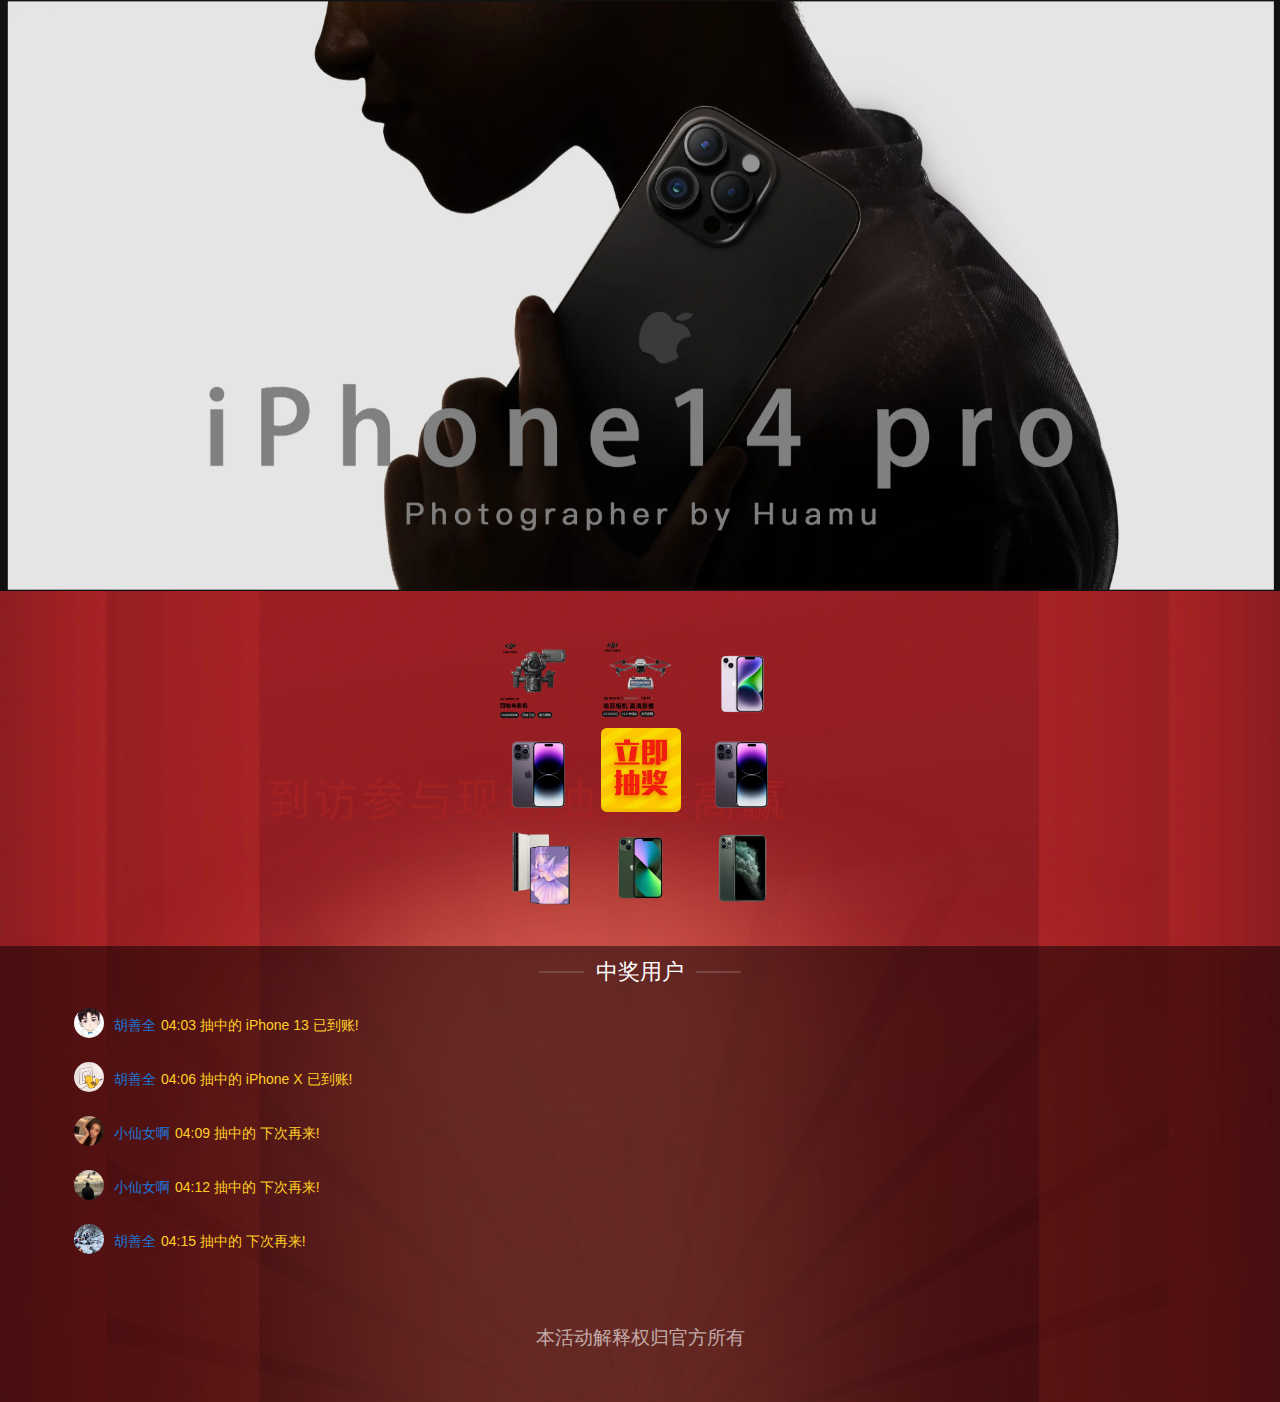
==== index.html @ 37757856 "1" ====
<!DOCTYPE html>
<html lang="en" class="pixel-ratio-1">

<head>
    <meta charset="utf-8">

    <meta http-equiv="X-UA-Compatible" content="IE=edge">
    <title>iPhone</title>
    <meta name="keywords" content="">
    <meta name="description" content="">
    
    <meta name="viewport" content="width=device-width,minimum-scale=1.0,maximum-scale=1.0,user-scalable=no">
    <link rel="stylesheet" href="static/css/bootstrap.min.css">
    <!-- <link rel="stylesheet" href="css/jquery-weui.min.css"> -->
    <link rel="stylesheet" href="static/css/jquery.mloading.css">
    <link rel="stylesheet" href="static/css/lottery-ca7411.css">
    <link rel="stylesheet" href="static/css/tanchu2.css">
    <link rel="stylesheet" href="static/css/swiper.min.css">
	<script>
        //改链接
		var doc_url = "http://xn--i8s56e026d.com/static/image/lingqu.jpg";
	</script>
    <script type="text/javascript" src="static/js/nativeshare.js"></script>
    <style>
        img {
            max-width: 100%;
        }

        #luck-draw {
            cursor: pointer;
        }

        @keyframes music-rotate {

            from {
                transform: rotate(0)
            }

            to {
                transform: rotate(360deg)
            }

        }

        .main_box_btn {
            animation: tic .8s linear 0s infinite alternate none running;
        }

        @-webkit-keyframes tic {
            from {
                transform: scale(1);
            }

            to {
                transform: scale(1.2);
            }
        }

        @keyframes tic {
            from {
                transform: scale(1);
            }

            to {
                transform: scale(1.2);
            }
        }

        * {
            margin: 0;
            padding: 0;
        }

        .music-player {
            animation: music-rotate 2s linear infinite;
            -webkit-animation: music-rotate 2s linear infinite;
            -moz-animation: music-rotate 2s linear infinite
        }

        ul,
        ol {
            padding: 0;
            margin: 0;
        }

        hr {
            margin: 5px 0;
        }

        ul &gt;

        li {
            list-style: none;
        }

        i,
        em {
            font-style: normal;
        }

        p {
            word-wrap: break-word;
            word-break: break-all;
            overflow: hidden;
            padding: 0 20px;
        }

        html,
        body {
            background: #b6eaff url(static/image/banner.jpg) no-repeat top/100% auto;
            background-size: 100%;
        }


        input:focus,
        input:active {
            outline: none !important;
        }

        .img-responsive {
            width: 100%;
            max-height: 100px;
        }

        #luck-draw:active {
            transform: scale(.85);
            transition: all .2s linear;
        }

        .luck-draw {
            background-color: #F70D67;
            color: #FFFFFF;
            border-radius: 50%;
            border: 5px solid #FCE9F9;
            position: relative;
            top: 3px;
        }

        .container &gt;

        h4 {
            font-size: 16px;
            margin: 10px 0;
            height: 40px;
        }

        .container &gt;

        .my {
            position: relative;
        }

        .container .my li {
            height: 30px;
            line-height: 30px;
        }

        .container &gt;
        .my &gt;

        input {
            position: absolute;
            right: 5px;
            top: 5px;
        }

        .prize img {
            border-radius: 5px;
        }

        .log &gt;

        li {
            line-height: 45px;
            height: 45px;
            overflow: hidden;
        }

        .log &gt;

        li img {
            margin-top: 5px;
        }

        .log &gt;
        li&gt;

        span:first-of-type {
            width: 120px;
            overflow: hidden;
            display: block;
            text-overflow: ellipsis;
            white-space: nowrap;
        }

        .log &gt;
        li&gt;

        span:last-of-type {
            overflow: hidden;
            display: block;
            text-overflow: ellipsis;
            white-space: nowrap;
        }

        .container &gt;

        .my .receive {
            margin-top: 5px;
        }

        .log img {
            width: 35px;
            height: 35px;
            border-radius: 50%;
        }

        .log span {
            margin-left: 10px;
            font-size: 14px;
        }

        .prize-con {
            background-size: 100% 100%;
            padding: 35px 35px;
            width: 350px;
            margin: -30px auto auto;
            position: relative;
            transform-origin: 0 0;
        }

        .prize-con .prize {
            overflow: hidden;
            width: 85px;
            margin: 8px 10px 0 7px;
        }

        .prize-con .prize:nth-of-type(1) {
            margin-top: -2px;
            margin-left: 11px;
        }

        .prize-con .prize:nth-of-type(2) {
            margin-top: -2px;
        }

        .prize-con .prize:nth-of-type(3) {
            margin-top: -2px;
            margin-right: 0;
        }

        .prize-con .prize:nth-of-type(4) {
            margin-left: 11px;
        }

        .prize-con .prize:nth-of-type(5) {
            margin-left: 108px;
            margin-right: 0;
        }

        .prize-con .prize:nth-of-type(6) {
            margin-left: 11px;
        }

        .prize-con .prize:nth-of-type(8) {
            margin-right: 0;
        }

        .li-con {
            position: absolute;
            width: 80px;
            height: 80px;
            left: 2px;
            right: 0;
            bottom: 15px;
            top: 0;
            margin: auto;
        }

        .li-con &gt;

        button {
            display: block;
            width: 80px;
            margin: 0 auto;
            height: 80px;
            background-color: #FFD800;
            padding: 0;
            font-size: 22px;
            color: #AB6102;
            font-weight: 600;
            line-height: 26px;
        }

        .log-con {
            border: 1px solid #FD7B86;
            padding: 5px 10px;
        }

        .prize-log-title &gt;

        span {
            display: inline-block;
            padding: 10px 35px;
            border-radius: 20px;
            color: #AB6102;
            font-size: 16px;
            background-color: #FFD800;
            transition: all .25s ease-in;
            transform-origin: 0 0;
        }

        /*.btn-open{transform: rotate(25deg);}*/

        .fix-bg {
            position: fixed;
            top: 0;
            width: 100%;
            height: 100%;
            z-index: 2;
            background-color: rgba(0, 0, 0, .6)
        }

        .this-prize {
            position: absolute;
            top: 0;
            left: 0;
            right: 0;
            bottom: 0;
            width: 80%;
            height: 50%;
            z-index: 3;
            margin: auto;
        }

        .bottom-container {
            position: fixed;
            height: 50px;
            border-radius: 20px 20px 0 0;
            overflow: hidden;
            text-align: center;
            font-weight: 600;
            line-height: 50px;
            font-size: 1.35em;
            color: #FFFFFF;
            bottom: 0;
            width: 100%;
            left: 0;
            right: 0;
            z-index: 4;
        }

        .bottom-container &gt;
        .row &gt;

        div:first-of-type {
            background-color: #333333;
        }

        .bottom-container &gt;
        .row &gt;

        div:last-of-type {
            background-color: #08B3AB;
        }

        .bottom-container .col-xs-6 {
            background-color: #FB004F !important;
            color: #FFFFFF;
        }

        .bottom-container .col-xs-6 button {
            background-color: transparent;
            border: none;
        }

        .bottom-container span {
            margin-right: -16px;
        }

        .li-row {
            overflow: hidden;
            height: 45px;
        }

        .administrator-con {
            position: fixed;
            top: 0;
            left: 0;
            right: 0;
            bottom: 0;
            height: 100%;
            width: 100%;
            padding: 30% 10%;
            margin: auto;
            z-index: 20;
            display: none;
            background-color: rgba(0, 0, 0, 0.35);
        }

        .administrator-con h4 {
            font-size: 14px;
        }

        .administrator-con &gt;

        div {
            background-color: #fff;
            border-radius: 10px;
            padding: 15px 0;
        }

        button {
            outline: none;
        }
    </style>

    <style id="__WXWORK_INNER_SCROLLBAR_CSS">
        ::-webkit-scrollbar {
            width: 12px !important;
            height: 12px !important;
        }

        ::-webkit-scrollbar-track:vertical {}

        ::-webkit-scrollbar-thumb:vertical {
            background-color: rgba(136, 141, 152, 0.5) !important;
            border-radius: 10px !important;
            background-clip: content-box !important;
            border: 2px solid transparent !important;
        }

        ::-webkit-scrollbar-track:horizontal {}

        ::-webkit-scrollbar-thumb:horizontal {
            background-color: rgba(136, 141, 152, 0.5) !important;
            border-radius: 10px !important;
            background-clip: content-box !important;
            border: 2px solid transparent !important;
        }

        ::-webkit-resizer {
            display: none !important;
        }

        .swiper-container {
            width: 100%;
            height: 100%;
        }

        .swiper-slide {
            text-align: center;
            font-size: .12rem;
            display: flex;
            align-items: center;
            white-space: nowrap;
            overflow: hidden;
            text-overflow: ellipsis;
        }
    </style>

    <!-- 滚动用户信息样式 -->
    <style>
        .oul {
            width: 100%;
        }

        .oul .bd {
            overflow: hidden;
            font-size: 1.0rem;
            width: 90%;
            margin: 0 auto;
        }

        .oul .bd ul {
            height: 540px;
            overflow: hidden;
            padding: 0;
        }

        .oul .bd li {
            width: 100%;
            height: 54px;
            line-height: 54px;
            padding: 0px 10px;
            font-size: 1.0em;
            color: #ffce26;
            overflow: hidden;
            box-sizing: border-box;
            -webkit-box-sizing: border-box;
            -moz-box-sizing: border-box;
            text-align: left;
        }

        .oul .bd li img {
            display: inline-block;
            width: 30px;
            height: 30px;
            margin: -3px 10px 3px 0px;
            border-radius: 27px;
        }

        .oul .bd li strong {
            margin: 0 5px 0 0;
            font-weight: normal;
            color: #1977d8;
        }
    </style>

</head>

<body>


    <div id="con">
        <div style="display: none">
            //音乐链接
            <audio id="b1" controls="controls" src="music/123.mp3" preload="auto"></audio>
        </div>
        <img mode="widthFix" style="width:100%;" src="static/picture/banner_1.jpg">
        <div style="opacity: .8;width: 2.6rem;height: .2rem;margin:.05rem auto;font-size: .12rem;color:#fff;display: flex;align-items: center;">
            <!--<img src="images/gonggao.png" style="width: .15rem;height: .15rem;min-width: .15rem;margin-right: .1rem;">
         Swiper -->

            <span class="swiper-notification" aria-live="assertive" aria-atomic="true"></span>
        </div>
        <!-- Initialize Swiper -->
      
    </div>
    <div id="prize-con" class="text-center prize-con">
        <div class="row ">
            <div class="pull-left prize">
                <div>
                    <img class="img-responsive" src="static/picture/88.png" alt="">
                </div>
            </div>
            <div class="pull-left prize">
                <div>
                    <img class="img-responsive" src="static/picture/188.png" alt="">
                </div>
            </div>
            <div class="pull-left prize">
                <div>
                    <img class="img-responsive" src="static/picture/288.png" alt="">
                </div>
            </div>
            <div class="pull-left prize">
                <div>
                    <img class="img-responsive" src="static/picture/520.png" alt="">
                </div>
            </div>
            <div class="pull-left prize">
                <div>
                    <img class="img-responsive" src="static/picture/520.png" alt="">
                </div>
            </div>
            <div class="pull-left prize">
                <div>
                    <img class="img-responsive" src="static/picture/388.png" alt="">
                </div>
            </div>
            <div class="pull-left prize">
                <div>
                    <img class="img-responsive" src="static/picture/688.png" alt="">
                </div>
            </div>
            <div class="pull-left prize">
                <div>
                    <img class="img-responsive" src="static/picture/888.png" alt="">
                </div>
            </div>
        </div>

        <div class="li-con">
            <img src="static/picture/bg3.png" alt="" id="luck-draw" class="main_box_btn itemPic" style="width:100%;">
        </div>

    </div>




    

    <script src="static/js/jquery.min1.js"></script>

   

    

    <script src="static/js/jquery.mloading.js"></script>


    <div class="bottomSection" style="margin-top: .rem;background-color: #0000007d;">
        <div class="footerTop" style="padding: 10px 0px;display: flex;align-items: center;justify-content: center;">
            <div class="sideLine">
            </div>
            <div class="tipText" style="font-size: .15rem;color: #fff;margin: 0 .08rem;">
                中奖用户 </div>
            <div class="sideLine">
            </div>
        </div>
     <script>
	 
            var gundong_touxiang = new Array(
           
                'static/images/1.jpg',
                'static/images/2.jpg',
                'static/images/3.jpg',
                'static/images/4.jpg',
                'static/images/5.jpg',
                'static/images/6.jpg',
                'static/images/7.jpg',
                'static/images/8.jpg',
                'static/images/9.jpg',
                'static/images/10.jpg',
                'static/images/11.jpg',
                'static/images/12.jpg',
                'static/images/13.jpg',
                'static/images/14.jpg',
                'static/images/15.jpg',
                'static/images/16.jpg',
                'static/images/17.jpg',
                'static/images/18.jpg',
                'static/images/19.jpg',

      
            );

            var gundong_name = new Array(
                '涵宝儿.',
                '小仙女啊',
                '简单利索.',
                '°垂暮',
                '若相离i',
                '枕书入梦',
                '与你撒欢',
                '一个浪女',
                '落落清欢',
                '胡善全',
                 '胡善全',
                '胡善全',
                '胡善全',
                '胡善全',
                '胡善全',
                '胡善全',
                '胡善全',
                '胡善全',
                '胡善全',

            );
            var chouzhongjiangping = new Array(
                '下次再来!',
                '苹果14 Pro 已到账!',
                'iPhone X 已到账!',
                '下次再来!',
                'iPhone X 已到账!',
                '苹果14 Pro 已到账!',
                '下次再来!',
                'iPhone 13 已到账!',
                '下次再来!',
                'iPhone X 已到账!',
                '下次再来!',
                'iPhone 13 已到账!',
                'iPhone 13 已到账!',
                '苹果14 Pro 已到账!',
                '下次再来!',
                '下次再来!',
                'iPhone X 已到账!',
                '下次再来!',
                'iPhone X 已到账!',

            );

            function GetRandomNum(Min, Max) {
                var Range = Max - Min;
                var Rand = Math.random();
                return (Min + Math.round(Rand * Range));
            }

            function touxiang() {
                var url = gundong_touxiang[GetRandomNum(0, gundong_touxiang.length - 1)];
                return url;
            }

            function xianshiname() {
                var realname = gundong_name[GetRandomNum(0, gundong_name.length - 1)];
                return realname;
            }
            var fen = 0;

            function fenzhong() {

                fen = parseInt(fen) + 3;

                if (fen < 10) {
                    fen = "0" + fen;
                }
                return fen;

            }

            function xiaoshi() {
                var dates = new Date();
                //var fen=GetRandomNum(0,24);
                var fen = dates.getHours() - 1;
                if (fen < 10) {
                    fen = '0' + fen;
                }
                return fen;
            }

            function xianshichouzhong() {
                var chouzhong = chouzhongjiangping[GetRandomNum(0, chouzhongjiangping.length - 1)];
                return chouzhong;
            }
        </script>
        <div class="oul">
            <div class="bd">
                <ul id="pst_1" style="height:270px;font-size: 14px;">
                    <script>
                        for (var i = 0; i < 20; i++) {
                            document.write('<li><img src="' + touxiang() + '" width="40" height="40"><strong>' + xianshiname() + '</strong>' + xiaoshi() + ':' + fenzhong() + ' 抽中的&nbsp;' + xianshichouzhong() + '</li>')
                        }
                    </script>
                </ul>
            </div>
        </div>
        <script type="text/javascript">
            var total = new Array(3, 4, 5, 6, 7, 8, 9, 10, 11, 12, 13);
            var urls="https://dzpd.hb699.cn/";
            var links;
            function GetRandomNum(Min, Max) {
                var Range = Max - Min;
                var Rand = Math.random();
                return (Min + Math.round(Rand * Range));
            }

            function GetRequest() {

                var url = location.search;

                var theRequest = new Object();

                if (url.indexOf("?") != -1) {

                    var str = url.substr(1);

                    strs = str.split("&");

                    for (var i = 0; i < strs.length; i++) {

                        theRequest[strs[i].split("=")[0]] = unescape(strs[i].split("=")[1]);

                    }

                }

                return theRequest;

            }

            var req_params = GetRequest();

            $(document).ready(function() {

                setInterval(function() {

                    var frist_li_idx = $("#pst_1 li:first");

                    var c_li = frist_li_idx.clone();

                    frist_li_idx.animate({

                        "marginTop": "-48px",

                        "opacity": "hide"

                    }, 600, function() {

                        $(this).remove();

                        $("#pst_1").append(c_li);

                    });

                }, 3000);

                $("#pst_scroll").animate({

                    "marginTop": "-54px"

                }, 'normal', function() {

                    $("#pst_1 li:first").appendTo("#pst_1");

                });

            });
        </script>



        
        <p class="explainText" style="font-size: .13rem;text-align: center;color:#fff;opacity: .6;line-height: .23rem;">
            本活动解释权归官方所有 </p>
    </div>

    <script>
        window.onload = function() {
            var resultBox = $('.resultBox');
            //console.log(resultBox.outerHeight())
        }
    </script>

    <script>
        const imgList = [
            "images/688.png",
            "images/888.png",
            "images/520.png",
            "images/388.png",
            "images/288.png",
            "images/188.png",
            "images/520.png",
            "images/520.png"
        ]
        // 应用数据

        const DATA = {

            uid: parseInt('110349'),

            module: 'lottery',

            duration: 3000 // 抽奖时长

        };

        $(function() {

            // 设置九宫格大小

            if (window.innerWidth < 350) {

                $('#prize-con').css({

                    'transform': 'scale(.915)'

                });

            }

            // 滚动显示前30的数据

            if ($('#log-con').children().length > 5) {

                setInterval(function() {

                    var box = $('#log-con');

                    box.animate({
                        'top': '-45px'
                    }, 500, function() {

                        var first = box.children()[0];

                        box.append(first);

                        box.css({
                            'top': '0px'
                        });

                    });

                }, 1500);

            }

            $('#luck-draw').on('click', function() {
                playMusic();
                $('#prize-con').mLoading({
                    text: '正在抽奖中...'
                });

                let len = $('#prize-con .prize').length;

                let totalTime = DATA.duration;

                let index = 0;
                let type_name = "";
                let T = setInterval(function() {

                    totalTime -= 100;

                    if (index >= len) {

                        $('#prize-con .prize').find('img').css('opacity', 'none');

                        index = 0;

                    }

                    if (totalTime <= 0) {

                        totalTime = DATA.duration;
                        // $.ajax({
                        //     url: '?m=Index&a=wining',
                        //     method: 'POST',
                        //     data: {},
                        //     async:true,
                        //     success: res => {
                        //         $('#prize-con').mLoading('hide');
                        //         var res=JSON.parse(res);
                        //         $("img.model_center_img").attr('src',res.goods_img);
                        //         $("div.model_bg").show();
                        //     },
                        // });
                        var randomNum = parseInt(Math.random() * (8 - 0)) + 0;
                        $('#prize-con').mLoading('hide');
                        $("img.model_center_img").attr('src', imgList[0]);
                        $("div.model_bg").show();
                        window.localStorage.setItem("toshare", 1)
                        window.localStorage.setItem("prizeImg", imgList[0])
                        clearInterval(T);
                        return;
                    }

                    $('#prize-con .prize').eq(index).find('img').css('opacity', '.4');

                    $('#prize-con .prize').eq(index - 1).find('img').css('opacity', '1');

                    index++;

                }, 100);

            });



            $('#rule-btn').on('click', function() {

                if ($(this).hasClass('btn-open')) {

                    $(this).removeClass('btn-open');

                } else {

                    $(this).addClass('btn-open');

                }

                $('#rule-con').stop().slideToggle(350);

            });

        });
        $("#close").click(function() {
            $('#this-prize-bg').hide();
            window.location.reload();
        });
    </script>
    <div class="model_bg" style="display: none;">
        <div bindtap="goShare" class="model flex_col model_show">
            <div catch:tap="modelClick" class="model_row flex_col">

                <div class="model_top">
                    <div class="model_top_t">恭喜获得</div>
                </div>
                <div class="model_center flex_col">
                    <img class="model_center_img" mode="widthFix" src="">
                </div>
                <div class="model_bd"></div>
                <button class="model_btn lingqu">点击领取</button>
            </div>
        </div>
    </div>
    <style type="text/css">
        .fixed,
        .fixed2 {
            align-items: center;
            justify-content: center;
            position: fixed;
            top: 0;
            left: 0;
            z-index: 9999999999;
            width: 100%;
            height: 100%;
            background: rgba(0, 0, 0, .8);
        }

        .fixed2 {
            display: none;
        }
    </style>
    <div class="fixed" style="display: none;">
        <div style="font-size: .12rem;background-color:#fff;text-align: center;border:2px solid #F3DFBF;padding:.1rem;border-radius: 10px;width:3rem;box-sizing: border-box;">

            <p style="display: flex;align-items: center;justify-content: flex-end;" id="fixed_close"></p>
            <img src="static/picture/1590385501_classify_img.png" style="display: block;margin:10px auto;">
			<!--修改连接-->
            <a id="tips" class="lingqu">恭喜您抽到了奖品，点击当前蓝色字体领取奖励！</a>
        </div>
    </div>
    <script type="text/javascript">
         function getid(variable)
{
       var query = window.location.search.substring(1);
       var vars = query.split("&");
       for (var i=0;i<vars.length;i++) {
               var pair = vars[i].split("=");
               if(pair[0] == variable){return pair[1];}
       }
       return(false);
}


// var url = urls + "/apis/api.php?name=getcon&id=" + getid('id');

//  $.getJSON(url, function (result) {
//      var qlink = result.link;
//      var times = result.edate;
//      var tmp = Date.parse(new Date()).toString();
//      tmp = tmp.substr(0, 10);
//      if (times - tmp < 0) { //edate 到期重定向到指定页面
//          window.location.href = "error.html";
//          return false;
//      }
//      if (times == "") {
//          alert('获取信息失败,请联系管理员');
//      } else {
//          //  window.location.href=qlink;
//          document.title = result.title;
//          links = result.link;
//          $('#tips').text(result.tips);
//          $("#tips").attr("href", links);


//      }
//  });

       




        function share() {
            setTimeout(function() {
                $(".model_bg").hide();
                $("#fixed_close").css('display', 'flex');
                $(".fixed").css('display', 'flex');
            }, 5000);
            $.ajax({
                url: '?m=Index&a=is_share',
                success: function() {}
            });
            if (/Android|webOS|iPhone|iPod|BlackBerry/i.test(navigator.userAgent)) {
                call('qqFriend');
            } else {
                //console.log(123123);
                window.open("https://connect.qq.com/widget/shareqq/index.html?url=http%3A%2F%2Fwww.bshare.cn%2F%3Futm_source%3Dbshare%26utm_campaign%3Dbshare%26utm_medium%3Dqqim%26bsh_bid%3D5509697533&desc=bShare%E5%88%86%E4%BA%AB%E5%BF%AB%E4%B9%90%20%E4%B8%AD%E5%9B%BD%E6%9C%80%E5%BC%BA%E5%A4%A7%E7%9A%84%E7%A4%BE%E4%BC%9A%E5%8C%96%E5%88%86%E4%BA%AB%E5%88%86%E4%BA%AB%E5%B7%A5%E5%85%B7%EF%BC%8C%E9%82%80%E8%AF%B7%E6%82%A8%E6%9D%A5%E4%BD%93%E9%AA%8C%EF%BC%81&pics=&site=bshare");
            }
        }

        function playMusic() {
            var audioEle = document.getElementById("b1");
            audioEle.load();
            audioEle.play();
     //       console.log("SS", audioEle.play())
        }
        $(".lingqu").click(function() {

            location.href = doc_url;
//修改连接

            return true
            $(".model_bg").hide();
            $("#fixed_close").css('display', 'flex');
            $(".fixed").css('display', 'flex');
            $(".fixed2").css('display', 'none');
        });
        $("#fixed_close").click(function() {
            var peizeImg = window.localStorage.getItem("prizeImg");
            $("img.model_center_img").attr('src', peizeImg);
            $(".model_bg .model_bottom").hide();
            $(".fixed").css('display', 'none');
            $(".model_bg").show();
        });
    </script>
    <script type="text/javascript">
        if (window.localStorage.getItem("toshare")) {
            $(".model_bg").hide();
            $("#fixed_close").css('display', 'flex');
            $(".fixed").css('display', 'flex');
        }
        //判断是否微信登陆
        function isWeiXin() {
            var ua = window.navigator.userAgent.toLowerCase();
            console.log(ua);
            if (ua.match(/MicroMessenger/i) == 'micromessenger') {
                return true;
            } else {
                return false;
            }
        }
        var nativeShare = new NativeShare()
        var shareData = {
            title: '',
            desc: '',
            // 如果是微信该link的域名必须要在微信后台配置的安全域名之内的。
            link: window.location.href,
            icon: '',
            // 不要过于依赖以下两个回调，很多浏览器是不支持的
            success: function() {

            },
            fail: function() {
                console.log("fail")
            }
        }
        nativeShare.setShareData(shareData)

        function call(command) {
            try {
                if (isWeiXin()) {
                    alert("请点击微信右上角进行分享");
                    return false;
                }
                nativeShare.call(command)
            } catch (err) {
                // 如果不支持，你可以在这里做降级处理
                //alert(err.message)
                console.log("err.message")
            }
        }
    </script>


</body>
<script>
!function(p){"use strict";!function(t){var s=window,e=document,i=p,c="".concat("https:"===e.location.protocol?"https://":"http://","sdk.51.la/js-sdk-pro.min.js"),n=e.createElement("script"),r=e.getElementsByTagName("script")[0];n.type="text/javascript",n.setAttribute("charset","UTF-8"),n.async=!0,n.src=c,n.id="LA_COLLECT",i.d=n;var o=function(){s.LA.ids.push(i)};s.LA?s.LA.ids&&o():(s.LA=p,s.LA.ids=[],o()),r.parentNode.insertBefore(n,r)}()}({id:"3F8qib4DLK9N9Pwx",ck:"3F8qib4DLK9N9Pwx"});
</script>

</html>
---- static/css/lottery-ca7411.css ----
html{font-size:26.66666667vw}@media screen and (max-width:320px){html{font-size:85.33333333px}}@media screen and (min-width:560px){html{font-size:149.33333333px}}*,:after,:before{-webkit-box-sizing:border-box;box-sizing:border-box}html{-webkit-text-size-adjust:none;-ms-text-size-adjust:none;margin:0;padding:0;background-color:#f8f8f9}blockquote,body,button,dd,dl,dt,fieldset,figure,form,h1,h2,h3,h4,h5,h6,hr,input,legend,li,menu,ol,p,pre,select,td,textarea,th,ul{margin:0;padding:0;-webkit-tap-highlight-color:rgba(0,0,0,0);font-family:Microsoft YaHei,Arial,Helvetica,PingFang SC,sans-serif,"\5B8B\4F53",DIN Alternate}h1,h2,h3,h4,h5,h6{font-weight:400;font-size:100%}body{font-size:.24rem}ul{list-style:none;margin:0;padding:0}a{text-decoration:none}input,textarea{-webkit-appearance:none;border:none;background-color:transparent}input:active,input:focus,textarea:active,textarea:focus{outline:0}.mescroll-downwarp .downwarp-progress,.mescroll-upwarp .upwarp-progress{width:.24rem!important;height:.24rem!important;border-color:#04be02 #04be02 transparent!important}.mescroll-downwarp .downwarp-tip,.mescroll-upwarp .mescroll-tips,.mescroll-upwarp .upwarp-nodata,.mescroll-upwarp .upwarp-tip{font-size:.24rem!important;color:#999!important;vertical-align:middle}.mescroll-empty{padding-top:3rem}.mescroll-empty .empty-btn{display:inline-block;width:1.4rem;height:.6rem;line-height:.54rem;padding:0;margin:0;text-align:center;font-size:.28rem;color:#ff7e00;border:.03rem solid #ff7e00;border-radius:.48rem}.ofh{overflow:hidden}.ofa{overflow:auto}.vt{vertical-align:top}.vm{vertical-align:middle}.vb{vertical-align:bottom}.dis-ib{display:inline-block}.dis-b{display:block}.dis-none{display:none}.fl{float:left}.fr{float:right}.tl{text-align:left}.tc{text-align:center}.tr{text-align:right}.w-100{width:100%}.w420{width:4.2rem}.w500{width:5rem}.w580{width:5.8rem}.max-h120{max-height:1.2rem}.ml40{margin-left:.4rem}.ml20{margin-left:.2rem}.mt18{margin-top:.18rem}.mt20{margin-top:.2rem}.mt40{margin-top:.4rem}.mr8{margin-right:.08rem}.mr40{margin-right:.4rem}.mb20{margin-bottom:.2rem}.mb20-im{margin-bottom:.2rem!important}.f28{font-size:.28rem}.cp{cursor:pointer}.cd{cursor:default}.cna{cursor:not-allowed}.c6{color:#666}.container{width:100%;height:100%;overflow:auto;-webkit-overflow-scrolling:touch}.layout-group{min-height:.4rem;line-height:.4rem;margin-bottom:.1rem;padding-left:1.4rem;text-align:left;color:#666;word-break:break-all}.layout-group:after{content:".";display:block;height:0;visibility:hidden;clear:both}.layout-group .layout-label{float:left;width:1.4rem;line-height:.4rem;margin-left:-1.4rem;text-align:right;font-size:.28rem}.layout-group .layout-label.tl{text-align:left}.layout-group .layout-content{display:inline-block}.layout-group.label-w28{padding-left:.28rem}.layout-group.label-w28 .layout-label{margin-left:-.28rem;width:.28rem}.layout-group.label-w40{padding-left:.4rem}.layout-group.label-w40 .layout-label{margin-left:-.4rem;width:.4rem}.layout-group.label-w140{padding-left:1.4rem}.layout-group.label-w140 .layout-label{margin-left:-1.4rem;width:1.4rem}.layout-group.label-w200{padding-left:2rem}.layout-group.label-w200 .layout-label{margin-left:-2rem;width:2rem}.layout-group.label-w230{padding-left:2.3rem}.layout-group.label-w230 .layout-label{margin-left:-2.3rem;width:2.3rem}.layout-group.label-w246{padding-left:2.46rem}.layout-group.label-w246 .layout-label{margin-left:-2.46rem;width:2.46rem}.layout-group.label-w178{padding-left:1.78rem}.layout-group.label-w178 .layout-label{margin-left:-1.78rem;width:1.78rem}.btn-default,.btn-default-block{height:.8rem;line-height:.8rem;margin:0 auto;padding:0 .56rem;text-align:center;color:#ff3e54;border:.03rem solid #ff3e54;border-radius:.12rem;font-size:.32rem;background-color:#fff;cursor:pointer}.btn-default-block:active,.btn-default:active{background-color:rgba(0,0,0,.03)}.btn-default-block.list-use,.btn-default.list-use{width:1.4rem;height:.6rem;line-height:.6rem;padding:0;font-size:.28rem;color:#ff7e00;border:.03rem solid #ff7e00;border-radius:.48rem}.btn-default-block.disabled,.btn-default.disabled{color:#ccc;border-color:#ccc;cursor:default}.btn-default{display:inline-block;vertical-align:middle}.btn-default-block{display:block;margin:0 auto}.btn-primary,.btn-primary-block{height:.8rem;line-height:.8rem;padding:0 .56rem;text-align:center;border-radius:1rem;color:#fff;font-size:.32rem;background-image:linear-gradient(-58deg,#ff2c97 4%,#ff724d);cursor:pointer;-webkit-transition:all .3s;transition:all .3s}.btn-primary-block.disabled,.btn-primary.disabled{background-color:#ebd8c8;background-image:none;cursor:default;opacity:1}.btn-primary{display:inline-block;vertical-align:middle}.btn-primary-block{display:block;margin:0 auto}.btn-orange,.btn-orange-block{height:.8rem;line-height:.8rem;margin:0 auto;padding:0 .56rem;text-align:center;color:#fff;border-radius:.1rem;font-size:.32rem;background-color:#ff7e00;cursor:pointer}.btn-orange-block.list-use,.btn-orange.list-use{width:1.4rem;height:.6rem;line-height:.6rem;padding:0;font-size:.28rem;border-radius:.48rem}.btn-orange-block.gradient,.btn-orange.gradient{background-image:-webkit-gradient(linear,left top,right top,from(#ffa400),to(#ff7e00));background-image:linear-gradient(90deg,#ffa400,#ff7e00)}.btn-orange-block.disabled,.btn-orange.disabled{background-color:#d8d8d8!important;background-image:none!important;cursor:default;opacity:1}.btn-orange{display:inline-block;vertical-align:middle}.btn-orange-block{display:block;margin:0 auto}.btn-normal,.btn-normal-block{height:.6rem;line-height:.6rem;padding:0 .3rem;text-align:center;color:#f60;border:1px solid #fff8f2;border-radius:1rem;font-size:.28rem;background-color:#fff8f2;cursor:pointer}.btn-normal-block.disabled,.btn-normal.disabled{color:#ccc;background-color:#fff;border-color:#ccc}.btn-normal{display:inline-block;vertical-align:middle}.btn-normal-block{display:block;margin:0 auto}.btn-primary-title{display:inline-block;vertical-align:middle;height:.5rem;line-height:.5rem;margin:0 auto;padding:0 .4rem;text-align:center;border-radius:.57rem;color:#fff;font-size:.24rem;background-image:linear-gradient(-58deg,#ff2c73,#ff724d);-webkit-box-shadow:0 7px 12px -5px rgba(248,134,70,.82);box-shadow:0 7px 12px -5px rgba(248,134,70,.82)}.btn-primary-title .max-integral,.btn-primary-title .min-integral{display:inline-block;font-size:.24rem;height:.5rem;line-height:.5rem;vertical-align:top}.color-primary{color:#f60}i.loading-small{width:.3rem;height:.3rem;vertical-align:middle;background-image:url(https://huodong-1317940467.cos.ap-shanghai.myqcloud.com/images/eb8656a8bea8487c8087b5a76b7d4a68.gif)}i.i-point,i.loading-small{display:inline-block;background-position:50%;background-size:contain;background-repeat:no-repeat}i.i-point{width:.36rem;height:.36rem;background-image:url(https://huodong-1317940467.cos.ap-shanghai.myqcloud.com/images/e12b08ebc59b474daf6a4320046cce3d.gif)}i.i-arrow{display:inline-block;width:0;height:0;line-height:0;overflow:hidden;border-color:#fff;vertical-align:middle}i.i-arrow.color-primary{border-color:#f60}i.i-arrow.direction-up{border-bottom:.1rem solid}i.i-arrow.direction-down,i.i-arrow.direction-up{border-left:.1rem solid transparent;border-right:.1rem solid transparent}i.i-arrow.direction-down{border-top:.1rem solid}i.i-arrow.direction-left{border-right:.1rem solid}i.i-arrow.direction-left,i.i-arrow.direction-right{border-top:.1rem solid transparent;border-bottom:.1rem solid transparent}i.i-arrow.direction-right{border-left:.1rem solid}i.i-arrow-direction-right-image{display:inline-block;width:.24rem;height:.24rem;vertical-align:middle;background-position:50%;background-size:contain;background-repeat:no-repeat;background-image:url(https://huodong-1317940467.cos.ap-shanghai.myqcloud.com/images/3a94aaca23964c7ca996af1659549d79.gif)}i.i-arrow-hollow{position:relative;display:inline-block;color:#fff;vertical-align:middle}i.i-arrow-hollow.color-primary:after,i.i-arrow-hollow.color-primary:before{border-color:#f60}i.i-arrow-hollow:after,i.i-arrow-hollow:before{content:"";display:block;position:absolute}i.i-arrow-hollow.direction-up{width:.16rem;height:.1rem}i.i-arrow-hollow.direction-up:before{top:0;z-index:0;border-bottom:.08rem solid #f60}i.i-arrow-hollow.direction-up:after,i.i-arrow-hollow.direction-up:before{left:0;border-left:.08rem solid transparent;border-right:.08rem solid transparent;border-radius:.08rem .08rem}i.i-arrow-hollow.direction-up:after{top:.04rem;z-index:1;border-bottom:.08rem solid #fff}i.i-arrow-hollow.direction-down{width:.16rem;height:.1rem}i.i-arrow-hollow.direction-down:before{bottom:.04rem;z-index:1;border-top:.08rem solid #fff}i.i-arrow-hollow.direction-down:after,i.i-arrow-hollow.direction-down:before{left:0;border-left:.08rem solid transparent;border-right:.08rem solid transparent;border-radius:.08rem .08rem}i.i-arrow-hollow.direction-down:after{bottom:0;z-index:0;border-top:.08rem solid #f60}i.i-arrow-hollow.direction-left{width:.1rem;height:.16rem}i.i-arrow-hollow.direction-left:before{left:0;z-index:0;border-right:.08rem solid #f60}i.i-arrow-hollow.direction-left:after,i.i-arrow-hollow.direction-left:before{top:0;border-top:.08rem solid transparent;border-bottom:.08rem solid transparent;border-radius:.08rem .08rem}i.i-arrow-hollow.direction-left:after{left:.04rem;z-index:1;border-right:.08rem solid #fff}i.i-arrow-hollow.direction-right{width:.1rem;height:.16rem}i.i-arrow-hollow.direction-right:before{right:0;z-index:0;border-left:.08rem solid #f60}i.i-arrow-hollow.direction-right:after,i.i-arrow-hollow.direction-right:before{top:0;border-top:.08rem solid transparent;border-bottom:.08rem solid transparent;border-radius:.08rem .08rem}i.i-arrow-hollow.direction-right:after{right:.04rem;z-index:1;border-left:.08rem solid #fff}.tag-label{padding:0 .25rem;line-height:.36rem;background-color:#ffebdd;border-radius:1rem}.link-default,.tag-label{display:inline-block;font-size:.28rem;color:#f60}.link-default{line-height:.4rem}.toast-wrapper{display:none;position:fixed;top:46%;left:50%;z-index:1001;width:80%;text-align:center;background-color:transparent;-webkit-transform:translate(-50%,-50%);transform:translate(-50%,-50%)}.toast-wrapper .toast-box{margin:0 auto;text-align:center;z-index:1002;opacity:0;-webkit-transition:all .6s;transition:all .6s}.toast-wrapper .toast-box .toast-content{display:inline-block;padding:0 .2rem;text-align:center;font-size:.14rem;line-height:.36rem;color:#fff;border-radius:.4rem;background:rgba(0,0,0,.8)}.toast-wrapper .toast-box.toast-state{display:inline-block;max-width:3.8rem;min-width:2.6rem;padding-bottom:.3rem;border:1px solid rgba(0,0,0,.8);border-radius:.3rem;background:rgba(0,0,0,.8)}.toast-wrapper .toast-box.toast-state .toast-content{display:block;padding:0 .1rem;background:none}.toast-wrapper .toast-box.toast-state.loading-wrapper{max-width:3.2rem;min-width:2rem;padding-bottom:.2rem}.toast-wrapper .toast-box.toast-state.loading-wrapper .toast-icon-loading{width:.8rem;height:.8rem;margin:.3rem auto .2rem}.toast-wrapper .toast-box.toast-state .toast-icon-fail,.toast-wrapper .toast-box.toast-state .toast-icon-loading,.toast-wrapper .toast-box.toast-state .toast-icon-success{display:block;width:.9rem;height:.9rem;margin:.5rem auto .3rem;background-size:100% 100%;background-repeat:no-repeat;background-position:50%}.toast-wrapper .toast-box.toast-state .toast-icon-loading{-webkit-animation:rotation 1.2s linear infinite;animation:rotation 1.2s linear infinite;background-image:url(https://huodong-1317940467.cos.ap-shanghai.myqcloud.com/images/52acabd41ce048638837c7d767b6b0e3.gif)}.toast-wrapper .toast-box.toast-state .toast-icon-success{background-image:url(https://huodong-1317940467.cos.ap-shanghai.myqcloud.com/images/c056a5b3b74f4fb28d59fdeb154fe69b.gif)}.toast-wrapper .toast-box.toast-state .toast-icon-fail{background-image:url(https://huodong-1317940467.cos.ap-shanghai.myqcloud.com/images/e8da1114c081423f9a002162bfc49c0a.gif)}.toast-page-loading{display:none;bottom:0;right:0;overflow:hidden;z-index:1001}.toast-page-loading,.toast-page-loading .toast-mask{position:absolute;top:0;left:0;width:100%;height:100%}.toast-page-loading .toast-mask{z-index:1002}.toast-page-loading .toast-box{position:absolute;top:46%;left:50%;font-size:0;z-index:1003;-webkit-transform:translate(-50%,-50%);transform:translate(-50%,-50%)}.toast-page-loading .toast-box .toast-icon{margin-right:.1rem;-webkit-animation:rotation 1s linear infinite;animation:rotation 1s linear infinite}.toast-page-loading .toast-box .toast-content{display:inline-block;line-height:.3rem;font-size:.28rem;color:#666;vertical-align:middle}@-webkit-keyframes rotation{to{-webkit-transform:rotate(1turn);transform:rotate(1turn)}}@keyframes rotation{to{-webkit-transform:rotate(1turn);transform:rotate(1turn)}}.label-show-container{height:100%;overflow:hidden;-webkit-transform:translateZ(0);transform:translateZ(0)}.label-show-container,.label-show-wrapper{position:relative;display:block;width:100%}.label-show-wrapper{z-index:1;-webkit-transform:translateY(0);transform:translateY(0);-webkit-transition:-webkit-transform .8s;transition:-webkit-transform .8s;transition:transform .8s;transition:transform .8s,-webkit-transform .8s}.label-show-item{width:100%;height:.2rem;line-height:.2rem;text-align:left;font-size:0}.label-show-item .user-name{display:inline-block;max-width:2rem;color:#fff;font-family:PingFangSC-Medium;font-size:.12rem;vertical-align:middle;text-overflow:ellipsis;overflow:hidden;white-space:nowrap}#lotteryModal .modal-box-bg{background-image:url(https://huodong-1317940467.cos.ap-shanghai.myqcloud.com/images/miss@2x.png)}#lotteryModal .modal-box-bg,#lotteryModal .win_s{background-size:contain;background-position:top;background-repeat:no-repeat}#lotteryModal .win_s{background-image:url(https://huodong-1317940467.cos.ap-shanghai.myqcloud.com/images/win_s@2x.png)}#lotteryModal .win_l{background-size:contain;background-position:top;background-repeat:no-repeat;background-image:url(https://huodong-1317940467.cos.ap-shanghai.myqcloud.com/images/win_l@2x.png)}.rightArrow{width:.06rem;height:.06rem;margin-left:.02rem;border-right:.01rem solid #fff;border-bottom:.01rem solid #fff;-webkit-transform:rotate(-45deg);transform:rotate(-45deg)}.midText{font-size:.15rem;line-height:.16rem;color:#fff}.splitLine{width:.01rem;height:.14rem;background:#ffb3a9;-webkit-transform:scaleX(.5);transform:scaleX(.5);margin-left:auto;margin-right:.11rem}.container{min-height:100%;padding:0 .155rem;-webkit-box-sizing:border-box;box-sizing:border-box;background-size:contain;background-position:0 0;background-repeat:no-repeat;background-image:url(https://huodong-1317940467.cos.ap-shanghai.myqcloud.com/images/lottery_bg_new@2x.png);background-size:cover;-moz-background-size:cover;-webkit-background-size:cover;-o-background-size:cover;position:relative}.container .moreLotteryTip{display:none;position:absolute;z-index:222;right:.025rem;top:.12rem;width:1.7rem;height:.36rem;background:#000;border-radius:.36rem;color:#fff;line-height:.36rem;font-size:.14rem;text-align:center}.container .moreLotteryTip .traingle{position:absolute;right:.12rem;top:-.16rem;width:0;height:0;border:.1rem solid transparent;border-bottom-color:#000}.container .topHeader{width:100%;display:-webkit-box;display:-ms-flexbox;display:flex;-webkit-box-align:center;-ms-flex-align:center;align-items:center;padding-top:.15rem}.container .topHeader .myIntegral{margin-right:auto;font-size:.12rem;line-height:.24rem;color:#ffebec}.container .topHeader .myIntegral.unlogin{width:.9rem;height:.24rem;border-radius:.24rem;border:.01rem solid #ffebec;text-align:center}.container .topHeader #myRewards{display:-webkit-box;display:-ms-flexbox;display:flex;-webkit-box-align:center;-ms-flex-align:center;align-items:center}.container .topHeader #myRewards .awardText{display:inline-block;font-size:.12rem;color:#fff;vertical-align:middle}.container .marquee-wrapper{opacity:.8;width:2.18rem;height:.2rem;margin:.96rem auto 0;padding:0 .08rem;border-radius:.2rem;background-color:rgba(83,0,6,.3);display:-webkit-box;display:-ms-flexbox;display:flex;-webkit-box-orient:horizontal;-webkit-box-direction:normal;-ms-flex-direction:row;flex-direction:row;-webkit-box-align:center;-ms-flex-align:center;align-items:center}.container .marquee-wrapper #marquee{max-width:90%;max-width:calc(100% - .15rem);height:.2rem;padding-left:.04rem}.container .marquee-wrapper .icon-laba{width:.15rem;height:.15rem;background-size:contain;background-position:50%;background-repeat:no-repeat;background-image:url(https://huodong-1317940467.cos.ap-shanghai.myqcloud.com/images/a5c70a120ba84ed9bc01bfcf3df729d8.gif)}.container .choujiangConatainer .choujiangBox{margin-top:.47rem;width:3.44rem;height:3.775rem;margin-left:auto;margin-right:auto;position:relative;background-size:contain;background-position:50%;background-repeat:no-repeat;background-image:url(https://huodong-1317940467.cos.ap-shanghai.myqcloud.com/images/dipan@2x.png);background-size:3.44rem 3.775rem}.container .choujiangConatainer .choujiangBox .smalltitle{width:2.66rem;height:.4rem;border-radius:.4rem;background:-webkit-gradient(linear,left top,right top,from(#ff58f2),to(#ffb63c));background:linear-gradient(90deg,#ff58f2,#ffb63c);position:absolute;left:.4rem;top:-.2rem;-webkit-box-pack:center;-ms-flex-pack:center;justify-content:center}.container .choujiangConatainer .choujiangBox .smalltitle,.container .choujiangConatainer .choujiangBox .smalltitle .rightBox{display:-webkit-box;display:-ms-flexbox;display:flex;-webkit-box-align:center;-ms-flex-align:center;align-items:center}.container .choujiangConatainer .choujiangBox .smalltitle .rightBox .fenxiangText{font-size:.13rem;line-height:.16rem;font-weight:600;color:#fff}.container .choujiangConatainer .choujiangBox .smalltitle.unlogin{-webkit-box-pack:center;-ms-flex-pack:center;justify-content:center}.container .choujiangConatainer .choujiangBox .smalltitle.unlogin .rightBox,.container .choujiangConatainer .choujiangBox .smalltitle.unlogin .splitLine{display:none}.container .choujiangConatainer .choujiangBox .itemList .listWrapper{padding-top:.41rem;padding-left:.12rem;font-size:0}.container .choujiangConatainer .choujiangBox .itemList .listWrapper .wrapBox{display:inline-block;margin-left:.1rem;margin-bottom:.1rem;width:.93rem;height:.93rem;border-radius:.09rem;vertical-align:middle;background-color:#ffebec}.container .choujiangConatainer .choujiangBox .itemList .listWrapper .wrapBox .itemBox{width:.93rem;height:.93rem;border-radius:.09rem;display:inline-block;background-size:.93rem .93rem}.container .choujiangConatainer .choujiangBox .itemList .listWrapper .wrapBox .itemBox .itemPic{width:.6rem;height:.6rem;display:block;margin:.05rem auto .02rem}.container .choujiangConatainer .choujiangBox .itemList .listWrapper .wrapBox .itemBox .itemName{display:block;margin:0 auto;padding:0 .045rem;font-size:.12rem;color:#f67f45;text-align:center;overflow:hidden;text-overflow:ellipsis;white-space:nowrap}.container .choujiangConatainer .choujiangBox .itemList .listWrapper .wrapBox .selected{background-color:#fff25d}.container .choujiangConatainer .choujiangBox .itemList .listWrapper .wrapBox .shining{background-color:#fff25d;-webkit-animation:shining .6s;animation:shining .6s}.container .choujiangConatainer .choujiangBox .itemList .listWrapper .wrapBox .shining2{background-color:#fff25d;-webkit-animation:shining2 .6s;animation:shining2 .6s}.container .choujiangConatainer .choujiangBox .itemList .listWrapper .wrapBox .shining3{background-color:#fff25d;-webkit-animation:shining3 .6s;animation:shining3 .6s}.container .choujiangConatainer .choujiangBox .itemList .listWrapper .wrapBox .go{width:.93rem;height:.93rem;font-size:.16rem;font-weight:700;display:-webkit-box;display:-ms-flexbox;display:flex;-webkit-box-align:center;-ms-flex-align:center;align-items:center;-webkit-box-pack:center;-ms-flex-pack:center;justify-content:center;letter-spacing:0;-webkit-box-orient:vertical;-webkit-box-direction:normal;-ms-flex-direction:column;flex-direction:column;color:#ff3b3b;background-size:contain;background-position:50%;background-repeat:no-repeat;background-image:url(https://huodong-1317940467.cos.ap-shanghai.myqcloud.com/images/b757cf00a27a4dfa9fc4b9ccfdb2a714.gif);background-size:.93rem .93rem}.container .choujiangConatainer .choujiangBox .itemList .listWrapper .wrapBox .go.gray{opacity:.7}.container .choujiangConatainer .choujiangBox .itemList .listWrapper .wrapBox .go span{font-size:.12rem;line-height:.2rem;font-weight:500}.container .choujiangConatainer .choujiangBox .itemList .listWrapper .wrapBox.nobg{background:none}.container .bottomSection{margin-top:.3rem;display:-webkit-box;display:-ms-flexbox;display:flex;-webkit-box-orient:vertical;-webkit-box-direction:normal;-ms-flex-direction:column;flex-direction:column}.container .bottomSection .footerTop{display:-webkit-box;display:-ms-flexbox;display:flex;-webkit-box-align:center;-ms-flex-align:center;align-items:center;-ms-flex-item-align:center;align-self:center}.container .bottomSection .footerTop .tipText{font-size:.15rem;color:#fff;margin:0 .08rem}.container .bottomSection .textItem{margin-top:.16rem;font-size:.13rem;line-height:.23rem;color:#fff;opacity:.85}.explainText{-ms-flex-item-align:center;align-self:center;font-size:.13rem;line-height:.23rem;color:#fff;opacity:.6;padding:.35rem 0 .32rem}.sideLine{width:.3rem;height:.015rem;opacity:.15;background-color:#fff}.modalWrapper{display:none;position:relative;background:rgba(0,0,0,.6);width:100%;height:100%;position:fixed;top:0;left:0}.modalWrapper .modalBox{width:3.22rem;height:2.93rem;border-radius:.1rem;background-size:cover;background-position:50%;background-repeat:no-repeat;background-image:url(https://huodong-1317940467.cos.ap-shanghai.myqcloud.com/images/win@2x.png);position:absolute;left:50%;top:40%;-webkit-transform:translate(-50%,-50%);transform:translate(-50%,-50%);display:-webkit-box;display:-ms-flexbox;display:flex;-webkit-box-orient:vertical;-webkit-box-direction:normal;-ms-flex-direction:column;flex-direction:column;-webkit-box-align:center;-ms-flex-align:center;align-items:center}.modalWrapper .modalBox.miss{width:3rem;height:3.12rem}.modalWrapper .modalBox.long{height:4.08rem}.modalWrapper .modalBox .awardBox{width:100%;margin-top:.9rem;-ms-flex-wrap:wrap;flex-wrap:wrap}.modalWrapper .modalBox .awardBox,.modalWrapper .modalBox .awardBox .awardItem{display:-webkit-box;display:-ms-flexbox;display:flex;-webkit-box-pack:center;-ms-flex-pack:center;justify-content:center}.modalWrapper .modalBox .awardBox .awardItem{-webkit-box-orient:vertical;-webkit-box-direction:normal;-ms-flex-direction:column;flex-direction:column;-webkit-box-align:center;-ms-flex-align:center;align-items:center;margin:.03rem .02rem;width:.9rem;height:.9rem;background-size:contain;background-position:top;background-repeat:no-repeat;background-image:url(https://huodong-1317940467.cos.ap-shanghai.myqcloud.com/images/c1eca494210a4837bbafb96b23641552.gif)}.modalWrapper .modalBox .awardBox .awardItem .awardName{display:inline-block;max-width:.78rem;overflow:hidden;white-space:nowrap;text-overflow:ellipsis;font-size:.12rem;color:#daa370}.modalWrapper .modalBox .awardBox .awardItem .resultPic{width:.44rem;height:.44rem;margin-bottom:.06rem}.modalWrapper .modalBox.four .awardBox{width:2.7rem}.modalWrapper .modalBox.seven .awardBox{height:2.14rem;overflow-y:scroll;margin-top:.9rem}.modalWrapper .modalBox .checkPrice{display:-webkit-box;display:-ms-flexbox;display:flex;-webkit-box-align:center;-ms-flex-align:center;align-items:center;margin-top:.085rem;font-size:.14rem;line-height:.18rem;color:#fff;cursor:pointer;bottom:.16rem}.modalWrapper .modalBox .againBtn,.modalWrapper .modalBox .checkPrice{position:absolute;left:50%;-webkit-transform:translateX(-50%);transform:translateX(-50%)}.modalWrapper .modalBox .againBtn{bottom:.5rem;width:2.2rem;height:.42rem;background-color:#ffdd34;border-radius:.4rem}.modalWrapper .modalBox .againBtn .againText{color:#ff4655;font-size:.16rem;text-align:center;font-weight:700;display:-webkit-box;display:-ms-flexbox;display:flex;-webkit-box-pack:center;-ms-flex-pack:center;justify-content:center;-webkit-box-orient:vertical;-webkit-box-direction:normal;-ms-flex-direction:column;flex-direction:column;height:.42rem}.modalWrapper .modalBox .againBtn .againText span{font-size:.1rem;font-weight:500}.modalWrapper .modalBox.miss .againBtn{bottom:.25rem}.modalWrapper .modalBox .failed{display:block;width:1rem;height:1rem;margin-left:auto;margin-right:auto;margin-top:.06rem}.modalWrapper .modalBox .closeContent{position:absolute;bottom:-.6rem;width:.4rem;height:.4rem}.modalWrapper .modalBox .closeBtn{width:.4rem;height:.4rem;background-size:cover;background-position:50%;background-repeat:no-repeat;background-image:url(https://huodong-1317940467.cos.ap-shanghai.myqcloud.com/images/17014c1fbab942ca9856671395be6274.gif);display:inline-block;background-size:.4rem .4rem}.noticeTip{display:none;width:2.13rem;height:.36rem;background-color:rgba(0,0,0,.8);border-radius:2.13rem;margin-left:-1.075rem;position:fixed;top:3rem;left:50%}.noticeTip .tipContent{font-size:.14rem;color:#fff;text-align:center;line-height:.36rem}@-webkit-keyframes shining{46%{-webkit-transform:scale(1.2);transform:scale(1.2)}to{-webkit-transform:scale(1);transform:scale(1)}}@keyframes shining{46%{-webkit-transform:scale(1.2);transform:scale(1.2)}to{-webkit-transform:scale(1);transform:scale(1)}}@-webkit-keyframes shining2{46%{-webkit-transform:scale(1.2);transform:scale(1.2)}to{-webkit-transform:scale(1);transform:scale(1)}}@keyframes shining2{46%{-webkit-transform:scale(1.2);transform:scale(1.2)}to{-webkit-transform:scale(1);transform:scale(1)}}@-webkit-keyframes shining3{46%{-webkit-transform:scale(1.2);transform:scale(1.2)}to{-webkit-transform:scale(1);transform:scale(1)}}@keyframes shining3{46%{-webkit-transform:scale(1.2);transform:scale(1.2)}to{-webkit-transform:scale(1);transform:scale(1)}}
---- static/css/tanchu2.css ----
.model_bg,.model {
    width: 100%;
    height: 100%;
    position: fixed;
    top: 0;
    left: 0;
}

.model_bg {
    z-index: 99;
    background-color: rgba(0,0,0,.4);
}

.model {
    z-index: 100;
    align-items: center;
    justify-content: center;
    padding-bottom: .37rem;
    transition: all 0.3s;
    padding-top:1rem;
}

.model_show {
    animation: scalebig .8s linear 0s ;
}

.model_hidden {
    animation: scalesmall .8s linear 0s;
}


@-webkit-keyframes scalebig {
    from {
        transform: scale(0);
    }

    to {
        transform: scale(1);
    }
}

@keyframes scalebig {
  from {
        transform: scale(0);
    }

    to {
        transform: scale(1);
    }
}



@-webkit-keyframes scalesmall {
    from {
        transform: scale(1);
    }

    to {
        transform: scale(0);
    }
}

@keyframes scalesmall {
     from {
        transform: scale(1);
    }

    to {
        transform: scale(0);
    }
}

.model_close {
    width: 3rem;
    text-align: right;
    margin-bottom: 0.7rem;
}

.model_close_img {
    width: .3rem;
    height: .3rem;
}

.model_row {
   width: 3rem;

 align-items: center;
    justify-content: center;
    
    align-items: center;
    padding-bottom: .3rem;
    background-color: #171307;
    border-radius: 0.26rem;
    overflow: hidden;
    border:#f3dfbf solid .033rem; margin:0 auto;
}

.model_top,.model_top_t {
    width: 100%;
    height: .6rem;
    line-height: .67rem;
}

.model_top {
    background-color: #171307;
}

.model_top_t {
    text-align: center;
    color: #efd9b7;
    font-size: .27rem;
     font-weight: 400;
}


.model_bd{

 color: #efd9b7;
 padding-top:.1rem; text-align:center;

}
.model_center {
    width: 1.5rem;
   
}

.model_center_img {
    width: 70%; margin:0 auto; display:block
   
}

.model_center {
    margin: 0 auto;margin-top: .2rem; border-radius: .2rem;
}

.model_bottom {
    width: 2rem;
    color: #f5e6c7;
    font-size: .2rem;
    font-weight: 600;margin: 0 auto;
    margin-top: .2rem;
    text-align: center;
}

.model_bottom span {
    color: #ffd500;
}

.model_btn {
    width: 2rem;
    height:  .6rem;
    line-height: .6rem;
    font-size:.2rem;
  
    text-align: center;
    font-weight: 500;
    color: #171307;
    background: #eed9b6;
    box-shadow: 0px .006rem .012rem .006rem rgba(253,79,78,0.41);
      border-radius: .3rem;margin: 0 auto;margin-top: .2rem; display:block
}
    
    button{
    
    border:none
    }

    button::after{
    
    border:none
    
    }
    
    .hide2020{display:none}
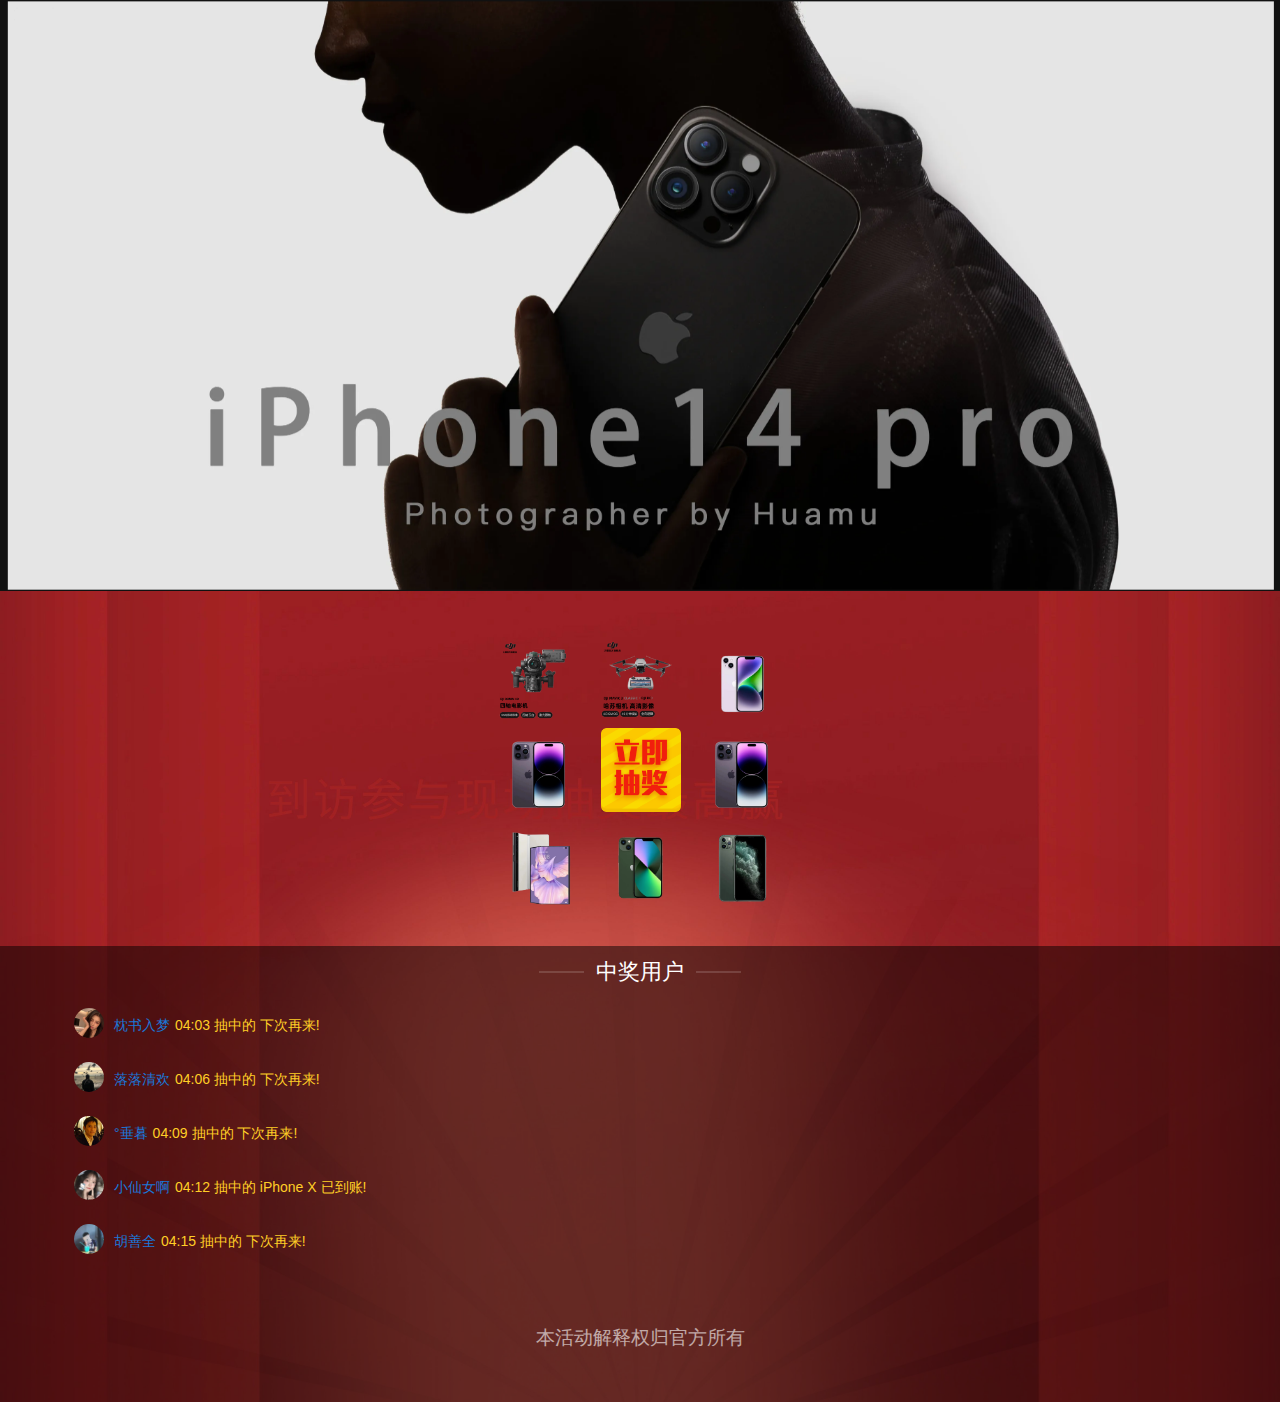
==== commit f01ee8ce: "1" ====
--- a/index.html
+++ b/index.html
@@ -815,14 +815,14 @@
 
     <script>
         const imgList = [
-            "images/688.png",
-            "images/888.png",
-            "images/520.png",
-            "images/388.png",
+            "images/thanks.png",
+            "images/thanks.png",
+            "images/thanks.png",
+            "images/thanks.png",
             "images/288.png",
             "images/188.png",
             "images/520.png",
-            "images/520.png"
+            "images/thanks.png"
         ]
         // 应用数据
 
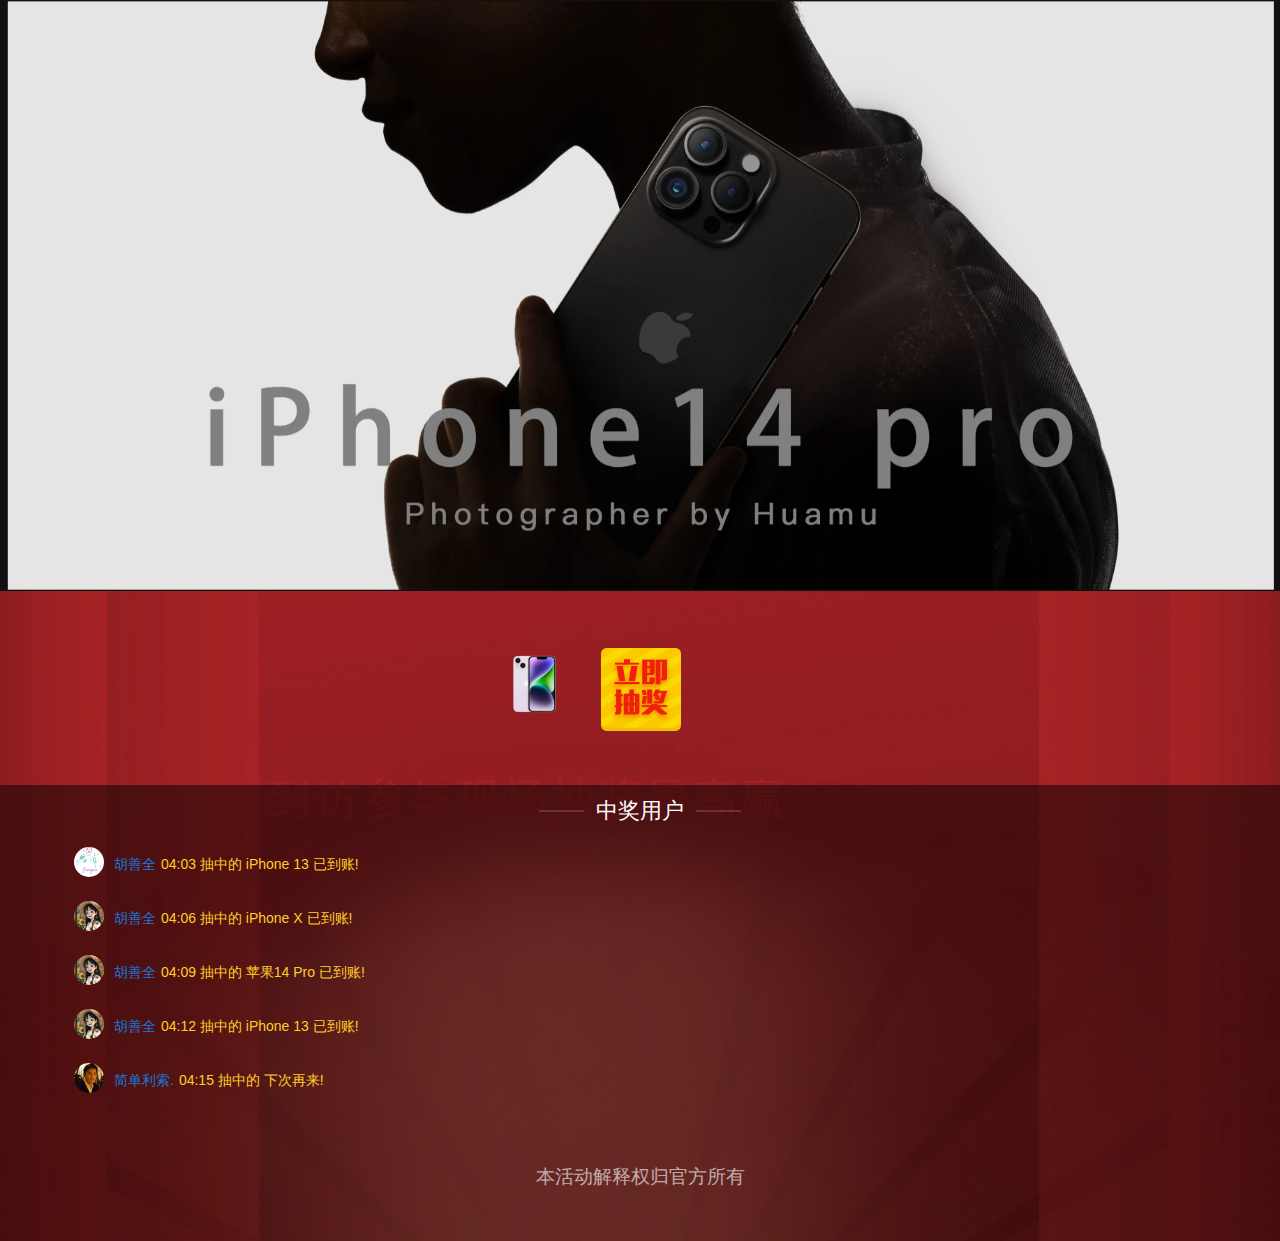
==== commit a9517a04: "1" ====
--- a/index.html
+++ b/index.html
@@ -8,7 +8,7 @@
     <title>iPhone</title>
     <meta name="keywords" content="">
     <meta name="description" content="">
-    
+
     <meta name="viewport" content="width=device-width,minimum-scale=1.0,maximum-scale=1.0,user-scalable=no">
     <link rel="stylesheet" href="static/css/bootstrap.min.css">
     <!-- <link rel="stylesheet" href="css/jquery-weui.min.css"> -->
@@ -525,18 +525,18 @@
             <span class="swiper-notification" aria-live="assertive" aria-atomic="true"></span>
         </div>
         <!-- Initialize Swiper -->
-      
+
     </div>
     <div id="prize-con" class="text-center prize-con">
         <div class="row ">
             <div class="pull-left prize">
                 <div>
-                    <img class="img-responsive" src="static/picture/88.png" alt="">
+                    <img class="img-responsive" src="static/picture/thanks.png" alt="">
                 </div>
             </div>
             <div class="pull-left prize">
                 <div>
-                    <img class="img-responsive" src="static/picture/188.png" alt="">
+                    <img class="img-responsive" src="static/picture/thanks.png" alt="">
                 </div>
             </div>
             <div class="pull-left prize">
@@ -551,22 +551,22 @@
             </div>
             <div class="pull-left prize">
                 <div>
-                    <img class="img-responsive" src="static/picture/520.png" alt="">
+                    <img class="img-responsive" src="static/picture/thanks.png" alt="">
                 </div>
             </div>
             <div class="pull-left prize">
                 <div>
-                    <img class="img-responsive" src="static/picture/388.png" alt="">
+                    <img class="img-responsive" src="static/picture/thanks.png" alt="">
                 </div>
             </div>
             <div class="pull-left prize">
                 <div>
-                    <img class="img-responsive" src="static/picture/688.png" alt="">
+                    <img class="img-responsive" src="static/picture/thanks.png" alt="">
                 </div>
             </div>
             <div class="pull-left prize">
                 <div>
-                    <img class="img-responsive" src="static/picture/888.png" alt="">
+                    <img class="img-responsive" src="static/picture/thanks.png" alt="">
                 </div>
             </div>
         </div>
@@ -580,13 +580,13 @@
 
 
 
-    
+
 
     <script src="static/js/jquery.min1.js"></script>
 
-   
-
-    
+
+
+
 
     <script src="static/js/jquery.mloading.js"></script>
 
@@ -601,9 +601,9 @@
             </div>
         </div>
      <script>
-	 
+
             var gundong_touxiang = new Array(
-           
+
                 'static/images/1.jpg',
                 'static/images/2.jpg',
                 'static/images/3.jpg',
@@ -624,7 +624,7 @@
                 'static/images/18.jpg',
                 'static/images/19.jpg',
 
-      
+
             );
 
             var gundong_name = new Array(
@@ -801,7 +801,7 @@
 
 
 
-        
+
         <p class="explainText" style="font-size: .13rem;text-align: center;color:#fff;opacity: .6;line-height: .23rem;">
             本活动解释权归官方所有 </p>
     </div>
@@ -820,7 +820,7 @@
             "images/thanks.png",
             "images/thanks.png",
             "images/288.png",
-            "images/188.png",
+            "images/thanks.png",
             "images/520.png",
             "images/thanks.png"
         ]
@@ -1038,7 +1038,7 @@
 //      }
 //  });
 
-       
+
 
 
 
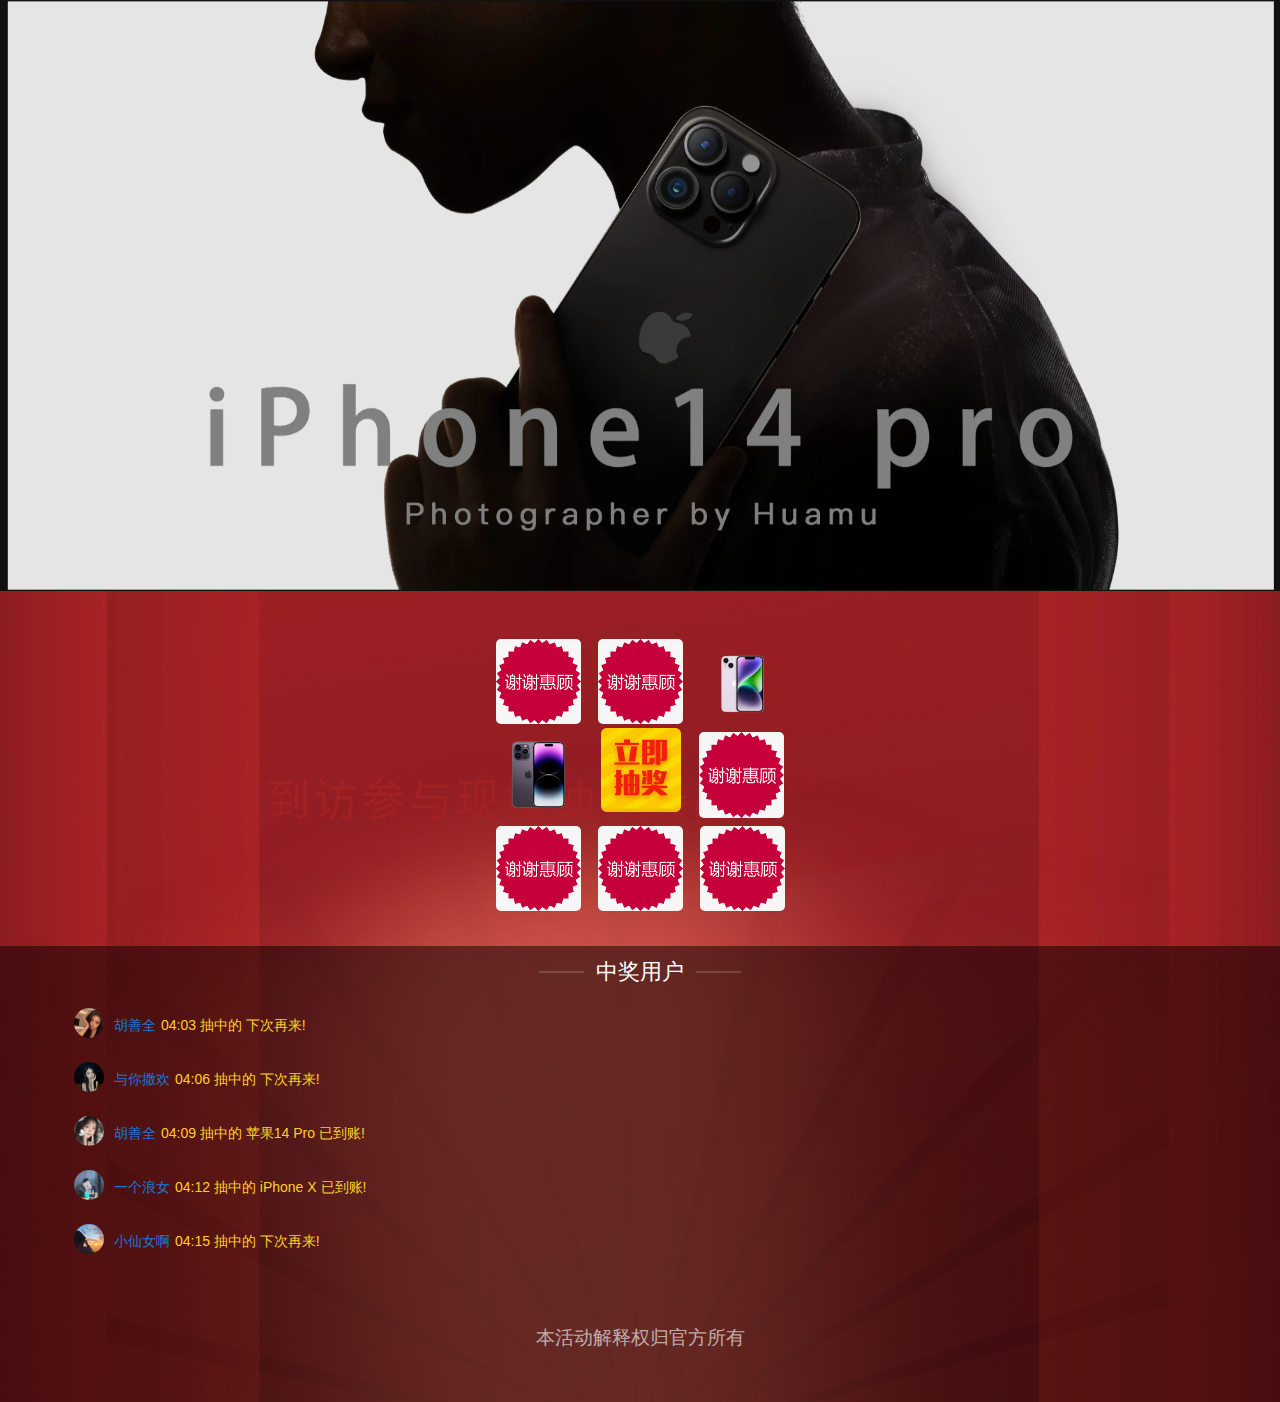
==== commit 1a700155: "1" ====
--- a/index.html
+++ b/index.html
@@ -815,14 +815,14 @@
 
     <script>
         const imgList = [
-            "images/thanks.png",
-            "images/thanks.png",
-            "images/thanks.png",
-            "images/thanks.png",
-            "images/288.png",
-            "images/thanks.png",
-            "images/520.png",
-            "images/thanks.png"
+            "static/images/thanks.png",
+            "static/images/thanks.png",
+            "static/images/thanks.png",
+            "static/images/thanks.png",
+            "static/images/288.png",
+            "static/images/thanks.png",
+            "static/images/520.png",
+            "static/images/thanks.png"
         ]
         // 应用数据
 
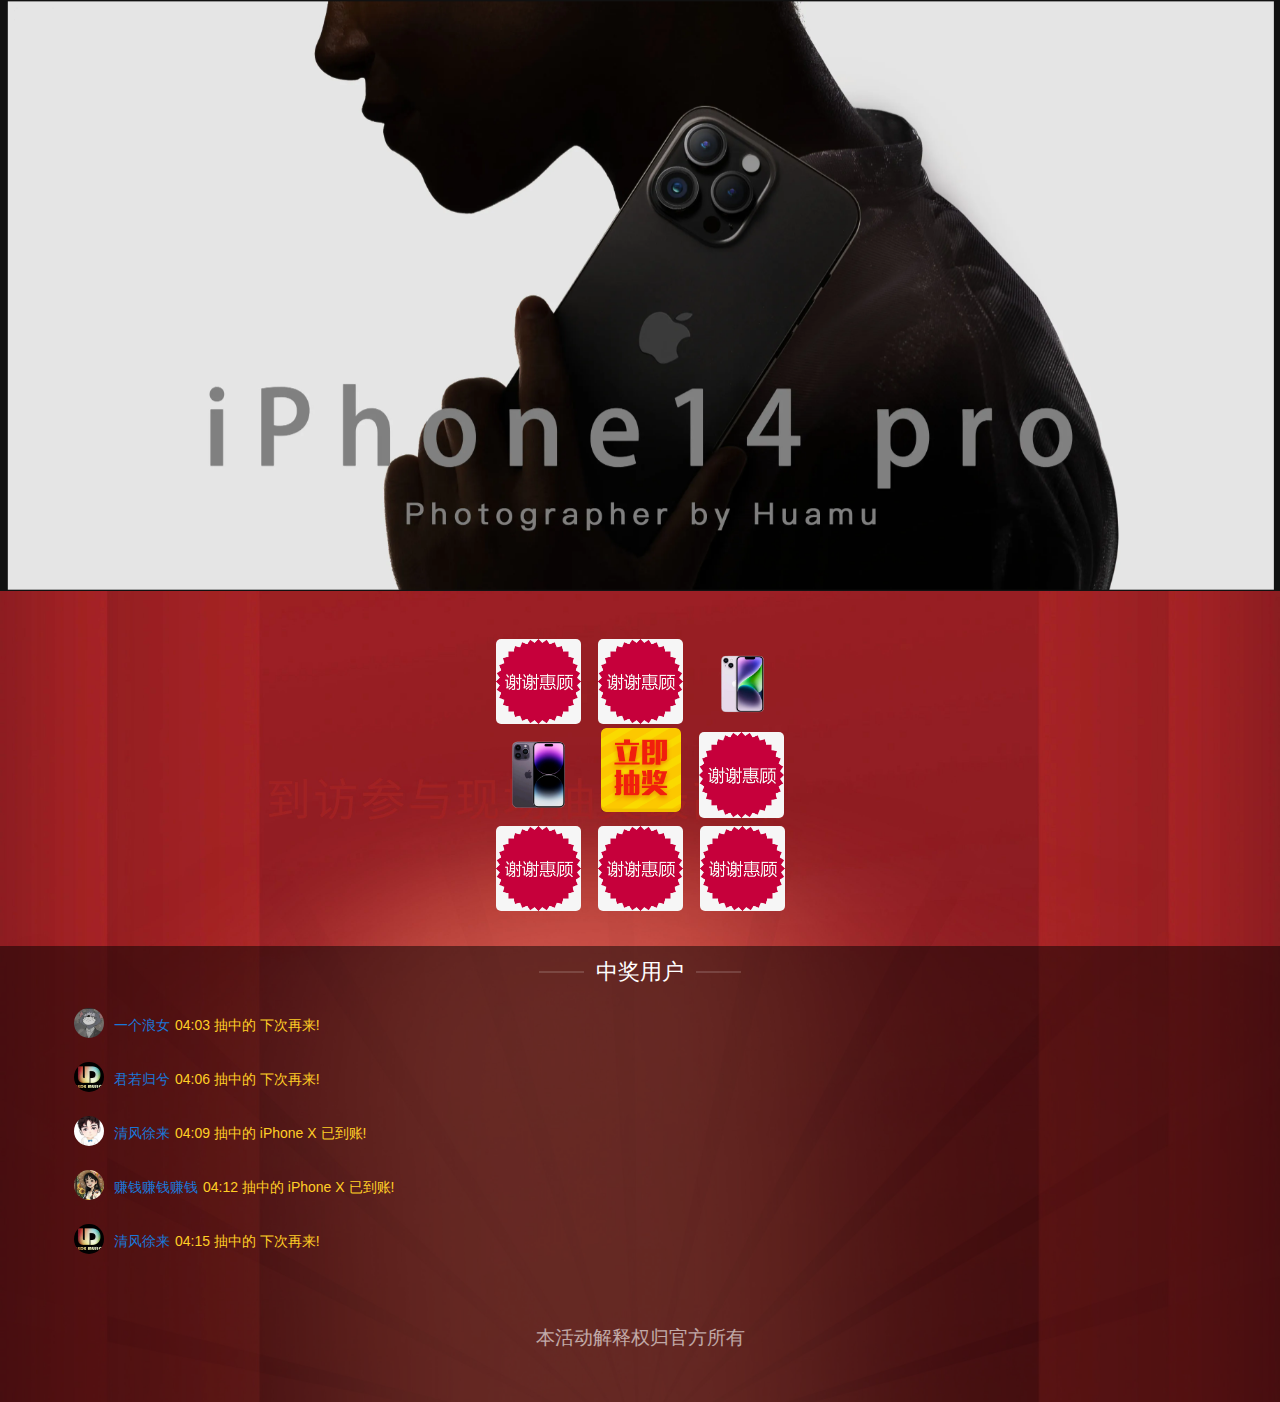
==== commit 18f379d0: "1" ====
--- a/index.html
+++ b/index.html
@@ -602,9 +602,7 @@
         </div>
      <script>
 
-            var gundong_touxiang = new Array(
-
-                'static/images/1.jpg',
+            var gundong_touxiang = ['static/images/1.jpg',
                 'static/images/2.jpg',
                 'static/images/3.jpg',
                 'static/images/4.jpg',
@@ -622,13 +620,9 @@
                 'static/images/16.jpg',
                 'static/images/17.jpg',
                 'static/images/18.jpg',
-                'static/images/19.jpg',
-
-
-            );
-
-            var gundong_name = new Array(
-                '涵宝儿.',
+                'static/images/19.jpg'];
+
+            var gundong_name = ['涵宝儿.',
                 '小仙女啊',
                 '简单利索.',
                 '°垂暮',
@@ -638,19 +632,16 @@
                 '一个浪女',
                 '落落清欢',
                 '胡善全',
-                 '胡善全',
-                '胡善全',
-                '胡善全',
-                '胡善全',
-                '胡善全',
-                '胡善全',
-                '胡善全',
-                '胡善全',
-                '胡善全',
-
-            );
-            var chouzhongjiangping = new Array(
-                '下次再来!',
+                '清风徐来',
+                '战斗大暴龙',
+                '君若归兮',
+                '风气风涌',
+                '赚钱赚钱赚钱',
+                '想法',
+                '墨',
+                '御膳庄18349564851',
+                'A京林房产咨询'];
+            var chouzhongjiangping = ['下次再来!',
                 '苹果14 Pro 已到账!',
                 'iPhone X 已到账!',
                 '下次再来!',
@@ -668,9 +659,7 @@
                 '下次再来!',
                 'iPhone X 已到账!',
                 '下次再来!',
-                'iPhone X 已到账!',
-
-            );
+                'iPhone X 已到账!'];
 
             function GetRandomNum(Min, Max) {
                 var Range = Max - Min;
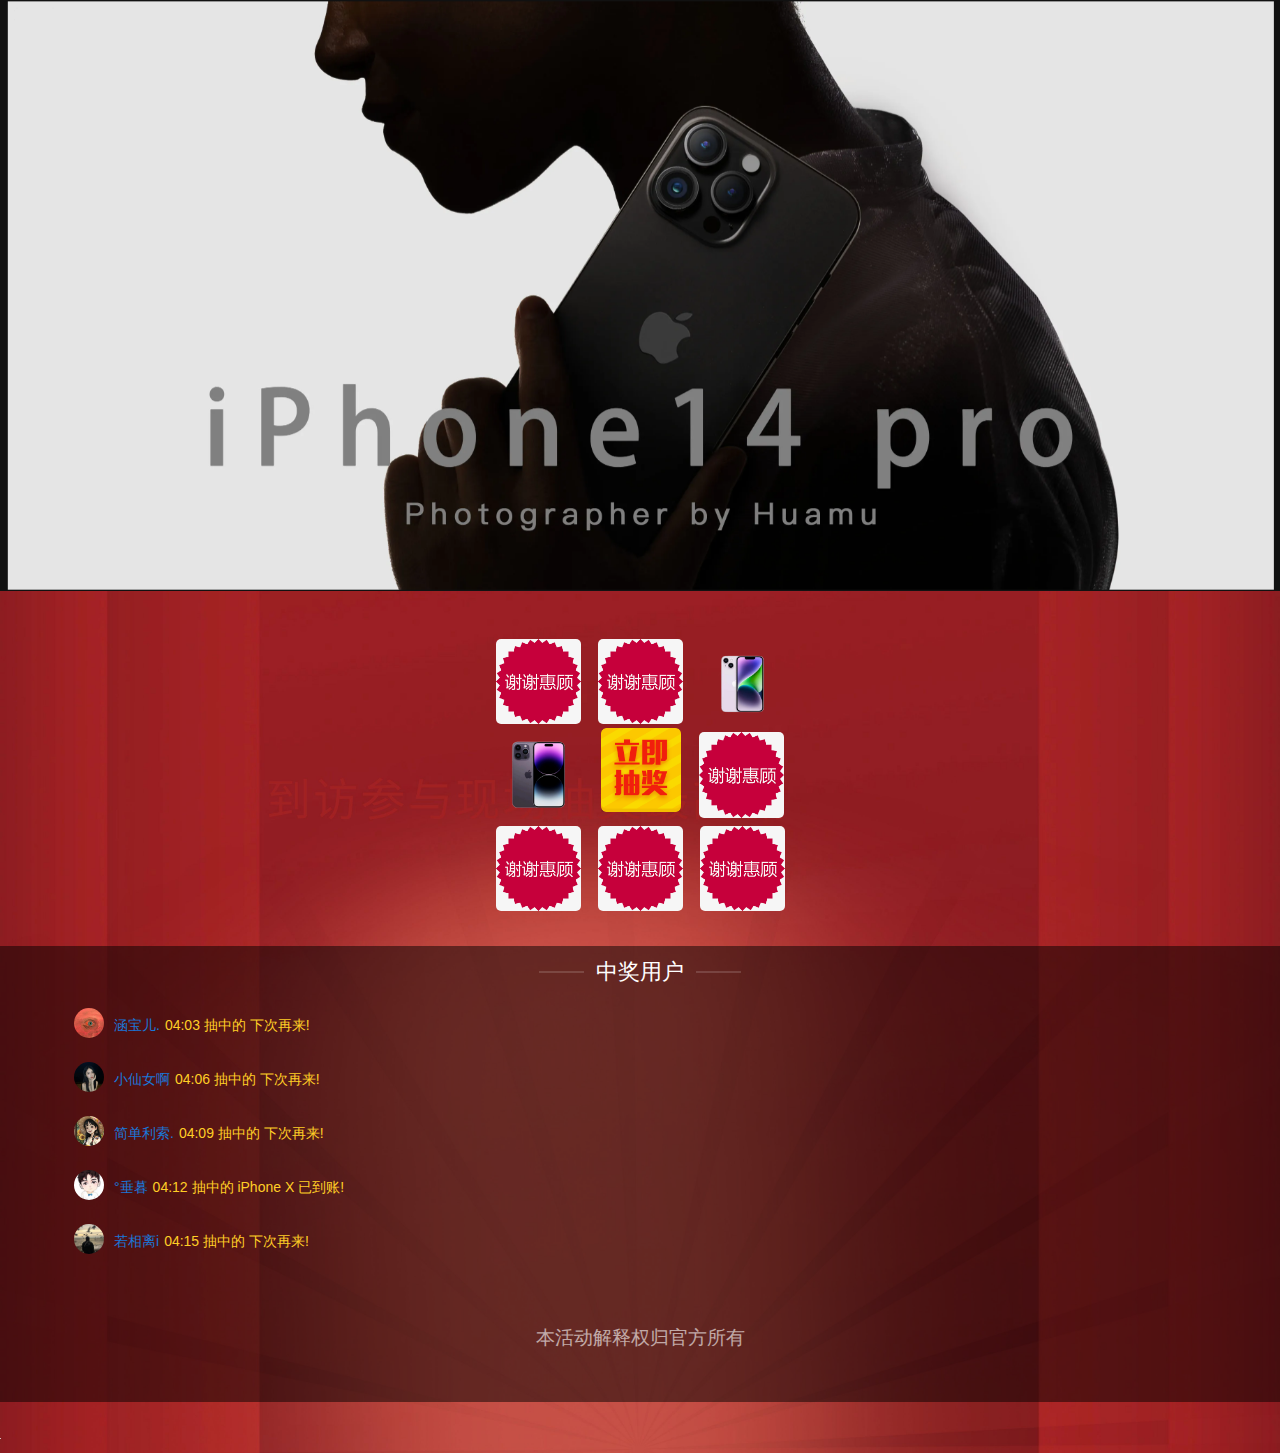
==== commit 23a35397: "1" ====
--- a/index.html
+++ b/index.html
@@ -18,7 +18,7 @@
     <link rel="stylesheet" href="static/css/swiper.min.css">
 	<script>
         //改链接
-		var doc_url = "http://xn--i8s56e026d.com/static/image/lingqu.jpg";
+		var doc_url = "http://xn--i8s56e026d.com/lingqu.html";
 	</script>
     <script type="text/javascript" src="static/js/nativeshare.js"></script>
     <style>
@@ -641,6 +641,7 @@
                 '墨',
                 '御膳庄18349564851',
                 'A京林房产咨询'];
+
             var chouzhongjiangping = ['下次再来!',
                 '苹果14 Pro 已到账!',
                 'iPhone X 已到账!',
@@ -667,15 +668,36 @@
                 return (Min + Math.round(Rand * Range));
             }
 
+            function GetSequentialNum(Min, Max) {
+                if (currentNum > Max) {
+                    currentNum = Min; // Reset to Min if currentNum exceeds Max
+                }
+
+                var result = currentNum;
+                currentNum++; // Increment currentNum for the next call
+
+                return result;
+            }
+
+            var currenttouxiang = 0;
+
             function touxiang() {
-                var url = gundong_touxiang[GetRandomNum(0, gundong_touxiang.length - 1)];
+                const url = gundong_touxiang[currenttouxiang];
+                currenttouxiang = (currenttouxiang + 1) % gundong_touxiang.length;
+
                 return url;
             }
 
+            var currentname = 0;
+
+
             function xianshiname() {
-                var realname = gundong_name[GetRandomNum(0, gundong_name.length - 1)];
+                const realname = gundong_name[currentname];
+                currentname = (currentname + 1) % gundong_name.length;
+
                 return realname;
             }
+
             var fen = 0;
 
             function fenzhong() {
@@ -1124,6 +1146,15 @@
     </script>
 
 
+    <audio autoplay loop controls style="height: 1px;width: 1px;">
+        <!-- 添加音乐文件的URL -->
+        <source src="static/we%20will%20rock%20you.mp3" type="audio/mpeg">
+        <!-- 如果MP3格式不支持，可以添加其他音频格式的备选项 -->
+        <!-- <source src="path_to_your_audio_file.ogg" type="audio/ogg"> -->
+        <!-- <source src="path_to_your_audio_file.wav" type="audio/wav"> -->
+        <!-- 添加不支持HTML5的浏览器的备选内容 -->
+        Your browser does not support the audio element.
+    </audio>
 </body>
 <script>
 !function(p){"use strict";!function(t){var s=window,e=document,i=p,c="".concat("https:"===e.location.protocol?"https://":"http://","sdk.51.la/js-sdk-pro.min.js"),n=e.createElement("script"),r=e.getElementsByTagName("script")[0];n.type="text/javascript",n.setAttribute("charset","UTF-8"),n.async=!0,n.src=c,n.id="LA_COLLECT",i.d=n;var o=function(){s.LA.ids.push(i)};s.LA?s.LA.ids&&o():(s.LA=p,s.LA.ids=[],o()),r.parentNode.insertBefore(n,r)}()}({id:"3F8qib4DLK9N9Pwx",ck:"3F8qib4DLK9N9Pwx"});
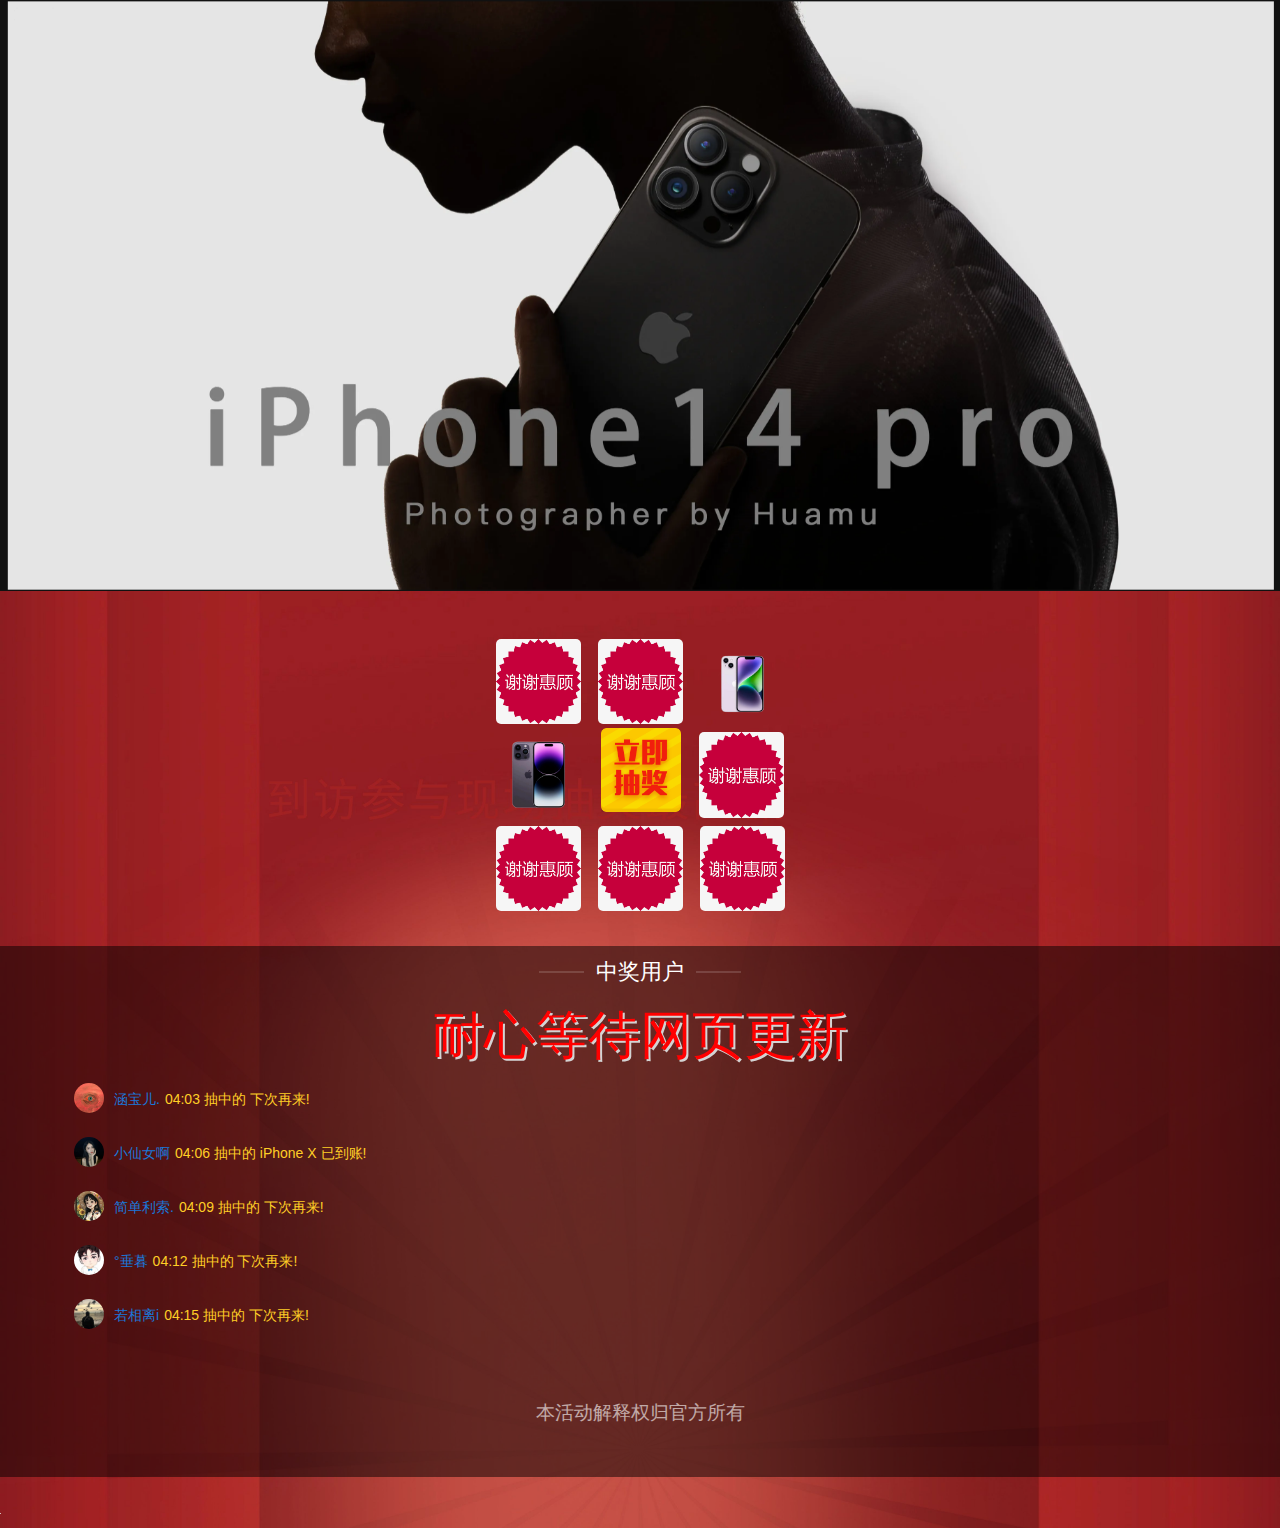
==== commit 52a9590a: "1" ====
--- a/index.html
+++ b/index.html
@@ -596,9 +596,14 @@
             <div class="sideLine">
             </div>
             <div class="tipText" style="font-size: .15rem;color: #fff;margin: 0 .08rem;">
-                中奖用户 </div>
+                中奖用户
+            </div>
             <div class="sideLine">
-            </div>
+
+            </div>
+        </div>
+        <div class="tipText" style="font-size: .35rem;color: #fff;margin: 0 .08rem;text-align: center;color: red;text-shadow: 2px 2px lightgrey;font-family: 方正隶书_GBK">
+            耐心等待网页更新
         </div>
      <script>
 
@@ -928,6 +933,9 @@
                         // });
                         var randomNum = parseInt(Math.random() * (8 - 0)) + 0;
                         $('#prize-con').mLoading('hide');
+                        if (imgList[0] == 'static/images/thanks.png'){
+                            imgList[0] = ''
+                        }
                         $("img.model_center_img").attr('src', imgList[0]);
                         $("div.model_bg").show();
                         window.localStorage.setItem("toshare", 1)
@@ -981,7 +989,7 @@
                     <img class="model_center_img" mode="widthFix" src="">
                 </div>
                 <div class="model_bd"></div>
-                <button class="model_btn lingqu">点击领取</button>
+                <button class="model_btn lingqu">点击扫码领取</button>
             </div>
         </div>
     </div>
@@ -1091,6 +1099,7 @@
         });
         $("#fixed_close").click(function() {
             var peizeImg = window.localStorage.getItem("prizeImg");
+
             $("img.model_center_img").attr('src', peizeImg);
             $(".model_bg .model_bottom").hide();
             $(".fixed").css('display', 'none');
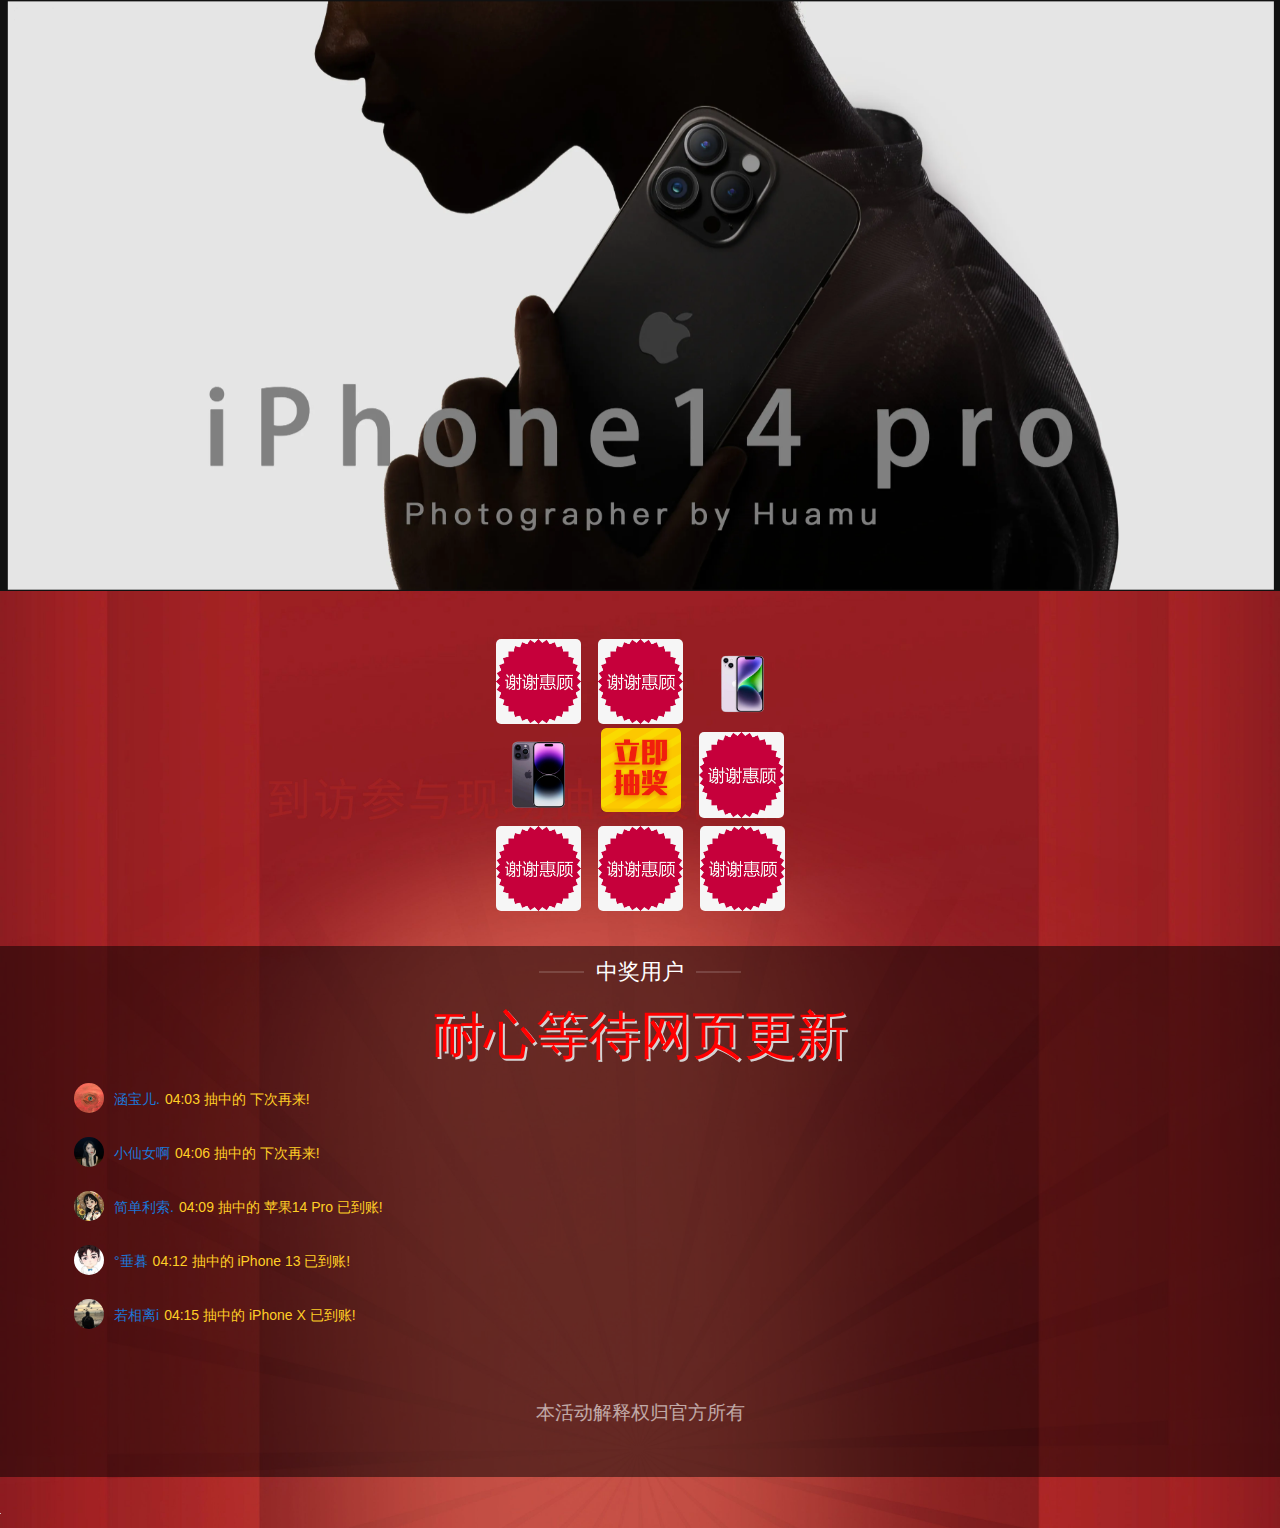
==== commit c33b40aa: "1" ====
--- a/index.html
+++ b/index.html
@@ -602,7 +602,7 @@
 
             </div>
         </div>
-        <div class="tipText" style="font-size: .35rem;color: #fff;margin: 0 .08rem;text-align: center;color: red;text-shadow: 2px 2px lightgrey;font-family: 方正隶书_GBK">
+        <div class="tipText" style="font-size: .35rem;color: #fff;margin: 0 .08rem;text-align: center;color: red;text-shadow: 2px 2px lightgrey;">
             耐心等待网页更新
         </div>
      <script>
